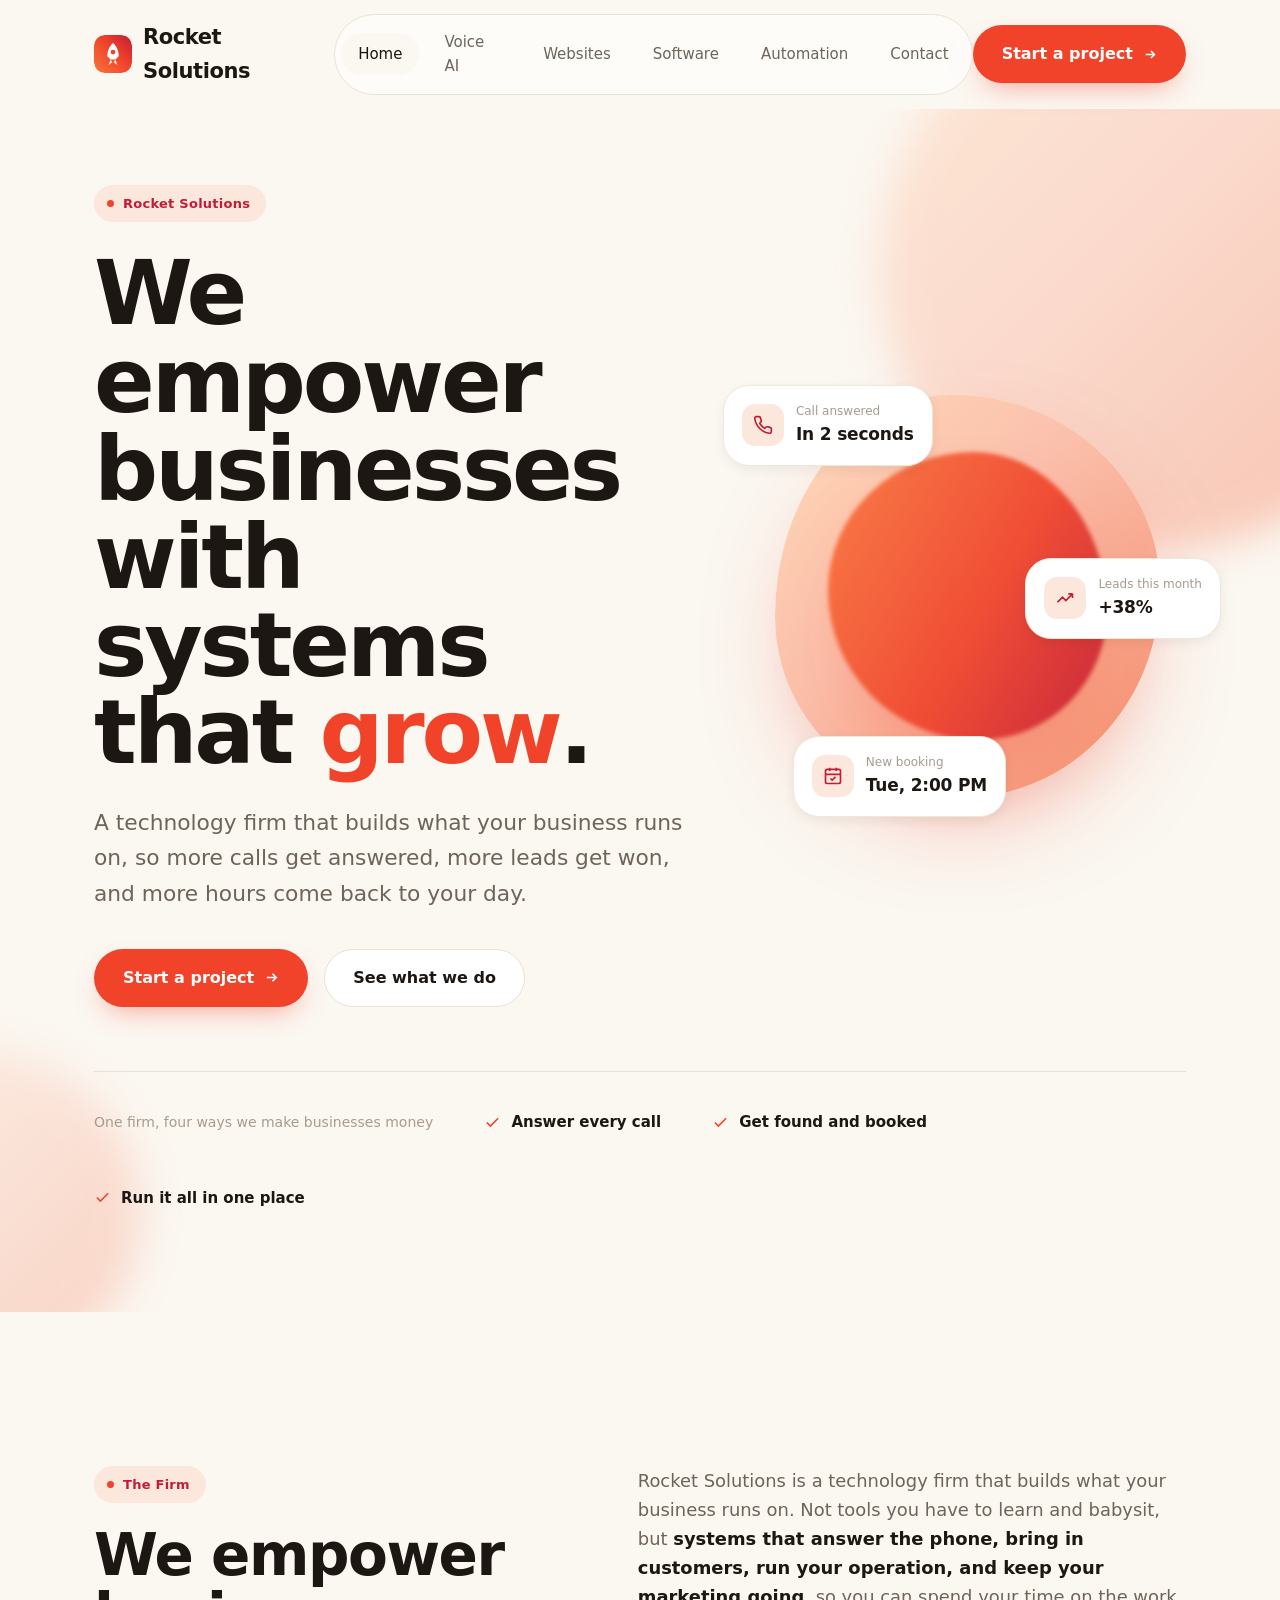
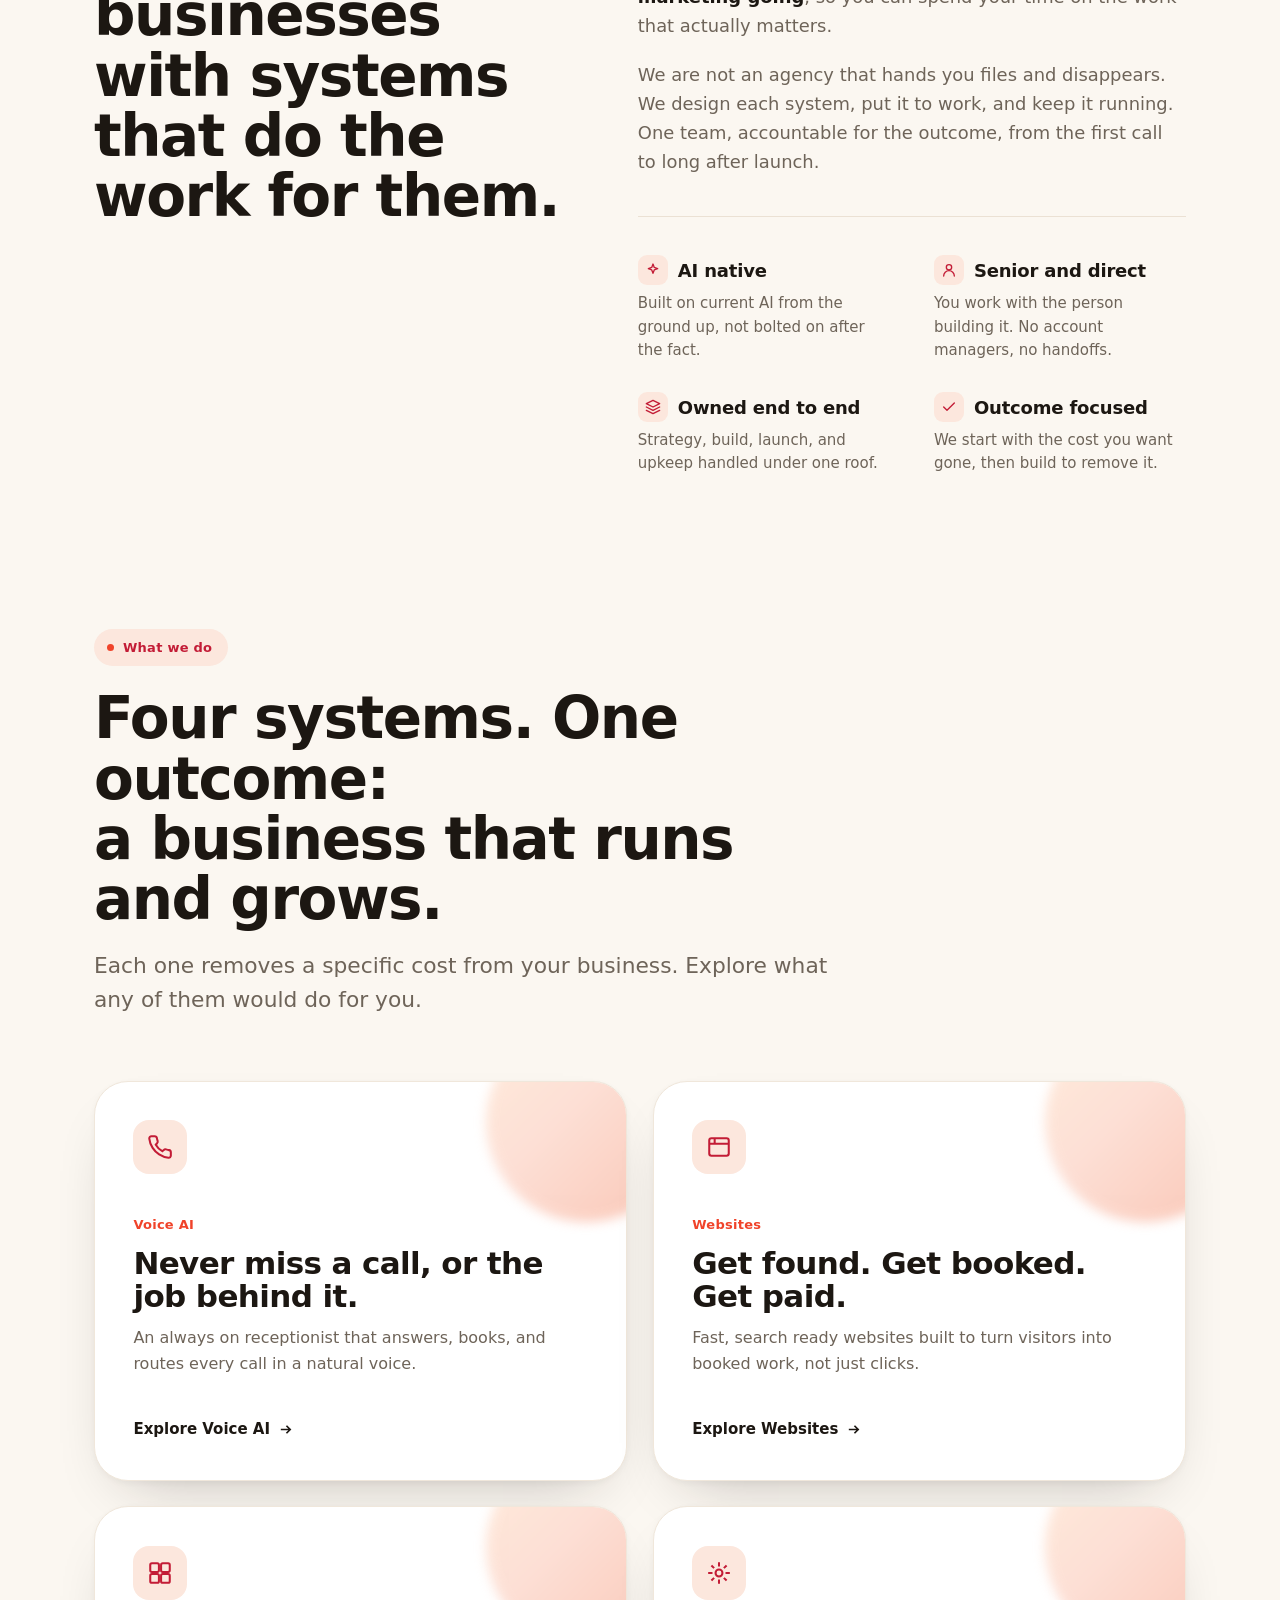
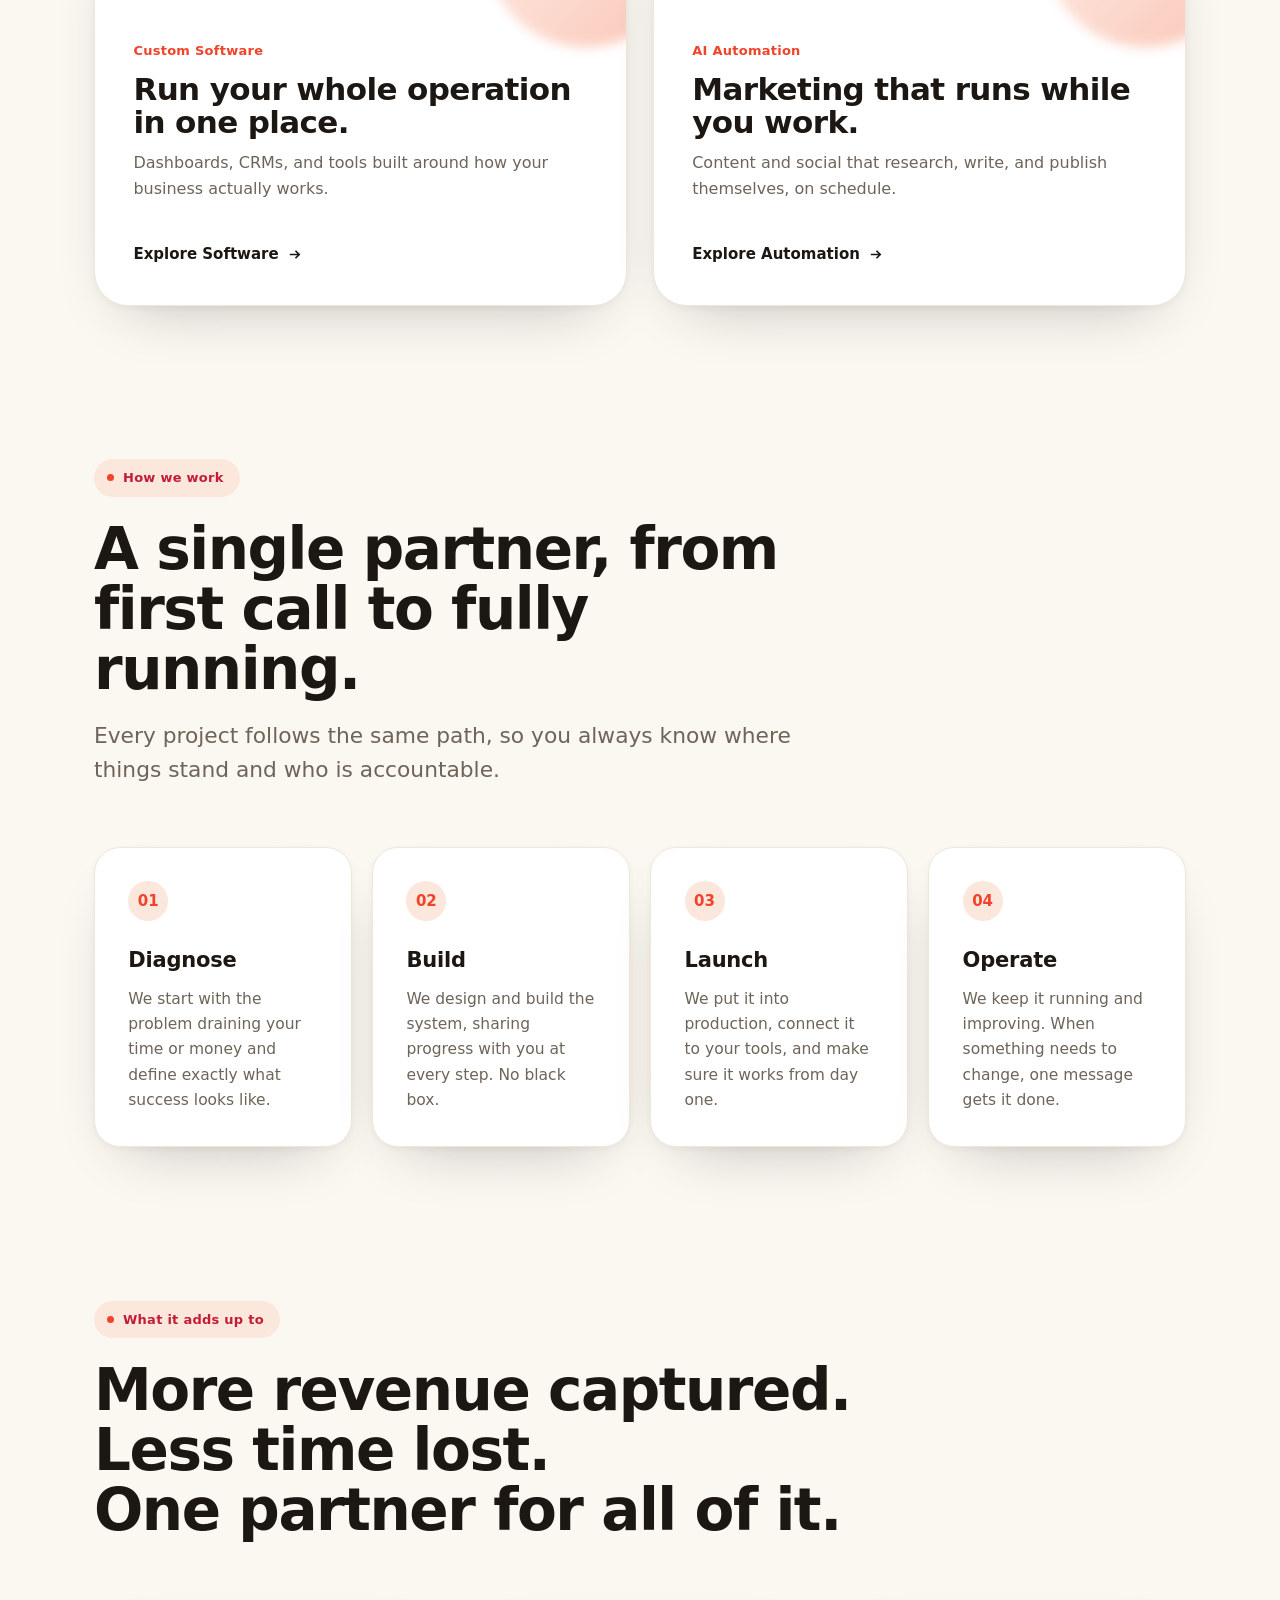
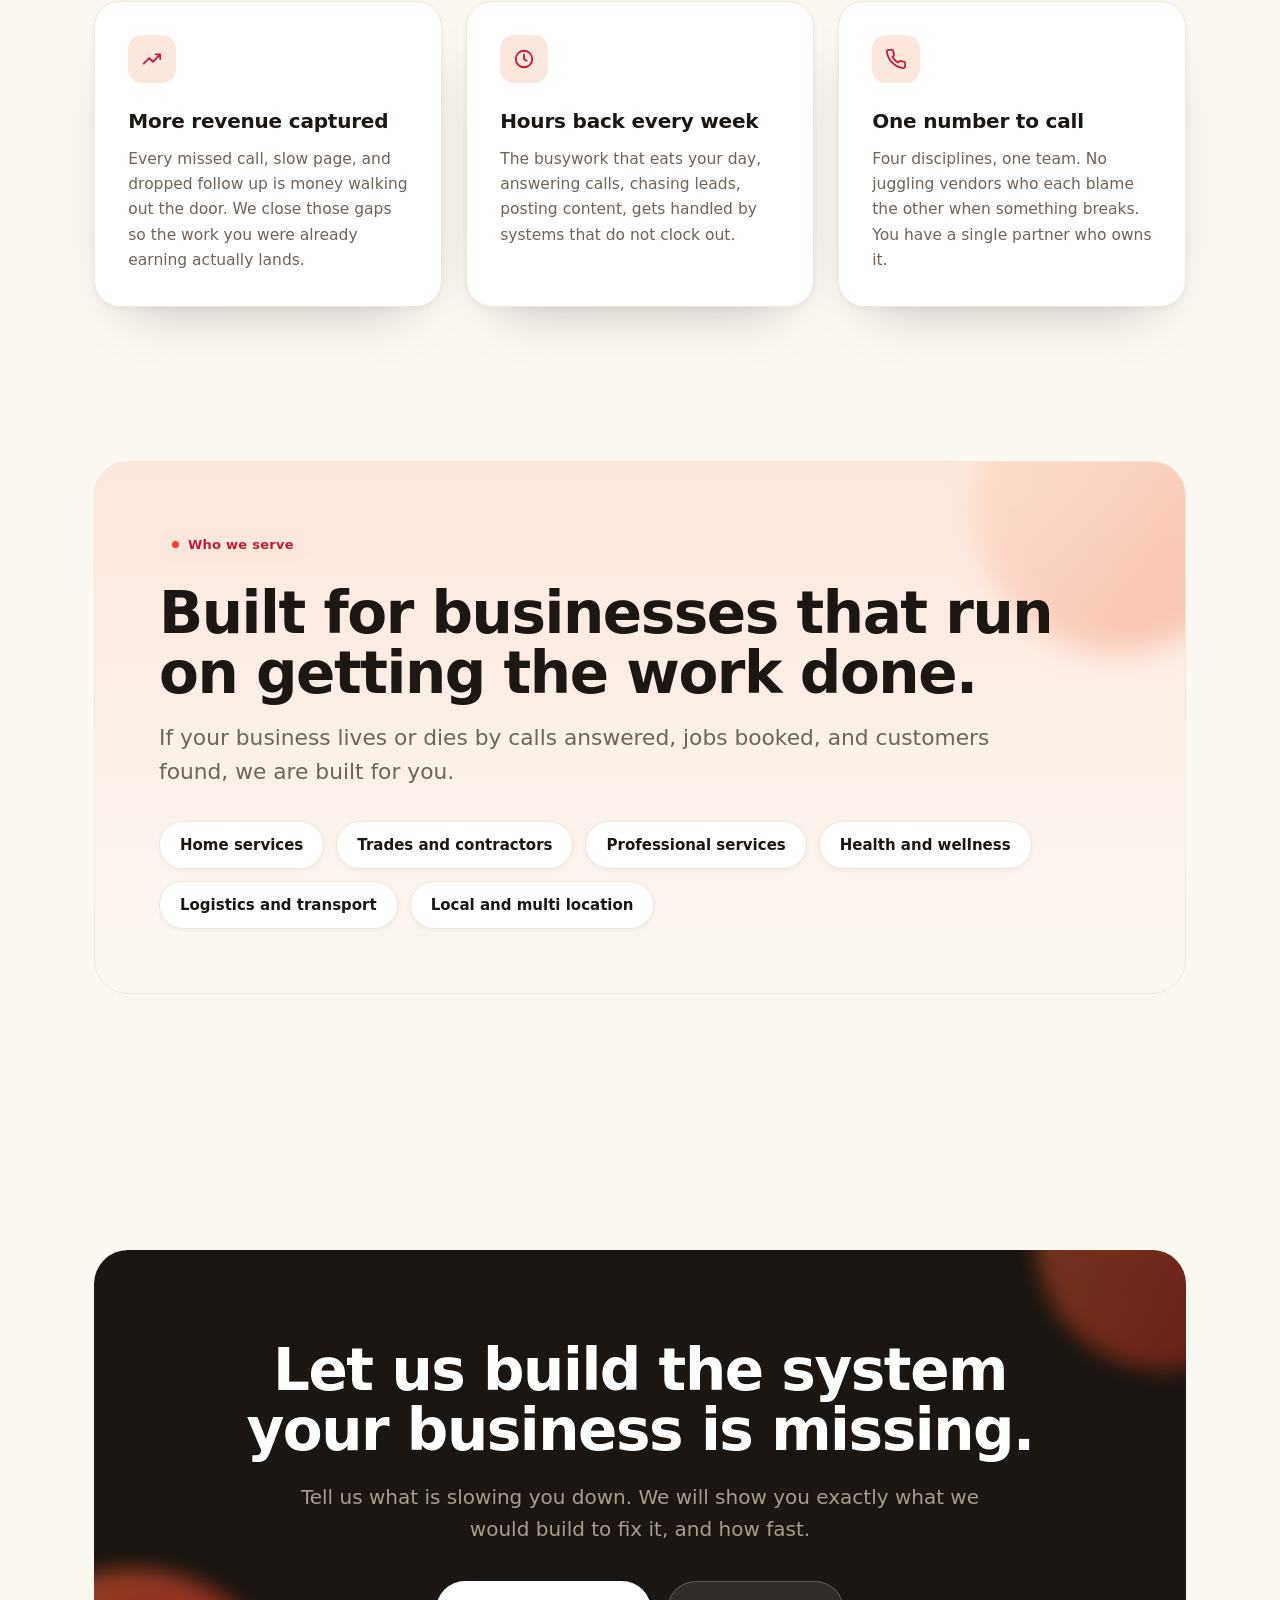
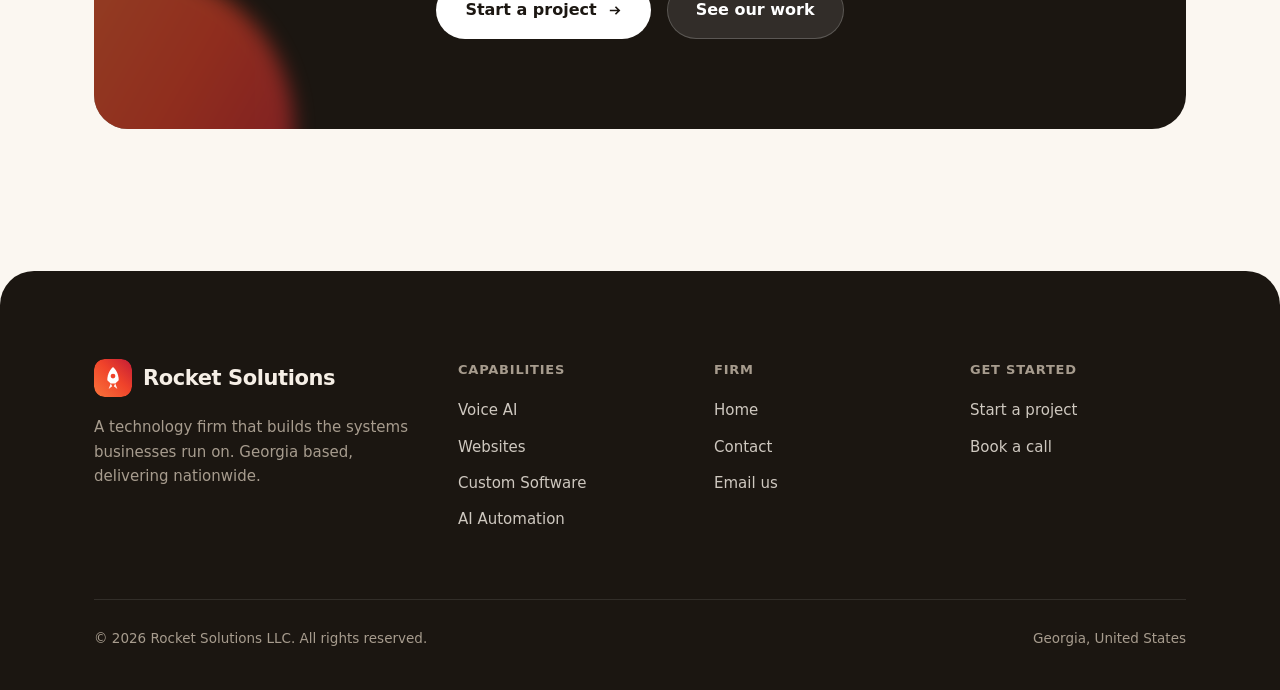
==== index.html @ f81bcb74 "first commit" ====
<!DOCTYPE html>
<html lang="en">
<head>
<meta charset="UTF-8" />
<meta name="viewport" content="width=device-width, initial-scale=1.0" />
<title>Rocket Solutions | We empower businesses with systems</title>
<meta name="description" content="Rocket Solutions is a technology firm that builds the systems behind more calls answered, more leads won, and more hours back in your day." />
<meta name="theme-color" content="#FBF7F1" />
<script>document.documentElement.classList.add('js')</script>
<link rel="icon" type="image/png" href="/logo.png" />
<meta property="og:title" content="Rocket Solutions | We empower businesses with systems" />
<meta property="og:description" content="We build the systems that grow your business. Voice AI, websites, software, and automation." />
<meta property="og:type" content="website" />
<link rel="preconnect" href="https://api.fontshare.com" crossorigin />
<link href="https://api.fontshare.com/v2/css?f[]=clash-display@500,600,700&f[]=satoshi@400,500,700&display=swap" rel="stylesheet" />
<link rel="stylesheet" href="styles.css" />
<style>
  /* ---- homepage-only ---- */
  .home-hero { position: relative; overflow: hidden; padding: clamp(40px, 6vw, 84px) 0 clamp(60px, 8vw, 110px); }
  .hero-orb { position: absolute; border-radius: 50%; background: var(--grad-dawn); filter: blur(20px); z-index: 0; pointer-events: none; }
  .hero-orb.a { width: 560px; height: 560px; right: -160px; top: -120px; opacity: .5; }
  .hero-orb.b { width: 320px; height: 320px; left: -180px; bottom: -60px; opacity: .35; }
  .home-hero .wrap { position: relative; z-index: 1; }
  .hero-grid { display: grid; grid-template-columns: 1.15fr 0.85fr; gap: clamp(30px, 5vw, 70px); align-items: center; }
  .home-hero .eyebrow { margin-bottom: 28px; }
  h1.hero-h1 { font-family: var(--display); font-weight: 600; font-size: clamp(46px, 7vw, 96px); line-height: 0.98; letter-spacing: -0.035em; margin-bottom: 28px; }
  .rot-wrap { display: inline-flex; align-items: baseline; }
  #rotator { color: var(--red); display: inline-block; }
  .hero-lead { font-size: clamp(18px, 1.7vw, 22px); color: var(--ink-2); max-width: 30em; margin-bottom: 38px; }
  .hero-actions { display: flex; gap: 16px; flex-wrap: wrap; align-items: center; }

  /* floating card cluster */
  .stage { position: relative; height: clamp(360px, 40vw, 480px); }
  .stage-orb { position: absolute; inset: 8% 6% 8% 6%; border-radius: 46% 54% 52% 48% / 55% 48% 52% 45%; background: var(--grad-dawn); box-shadow: 0 40px 100px -40px rgba(240,67,42,.5); }
  .stage-orb.inner { inset: 20% 18% 20% 18%; background: var(--grad-burn); opacity: .9; border-radius: 52% 48% 46% 54% / 48% 55% 45% 52%; filter: blur(2px); }
  .fc1 { top: 6%; left: -6%; }
  .fc2 { top: 42%; right: -8%; }
  .fc3 { bottom: 4%; left: 10%; }
  .float-card { animation: bob 6s ease-in-out infinite; }
  .fc2 { animation-delay: -2s; } .fc3 { animation-delay: -4s; }
  @keyframes bob { 0%,100% { transform: translateY(0); } 50% { transform: translateY(-12px); } }

  .trust { display: flex; align-items: center; gap: clamp(20px, 4vw, 52px); flex-wrap: wrap; margin-top: clamp(44px, 5vw, 68px); padding-top: clamp(30px, 3vw, 40px); border-top: 1px solid var(--line); }
  .trust .tl { font-size: 14px; color: var(--ink-3); font-weight: 500; }
  .trust .ti { display: flex; align-items: center; gap: 10px; font-weight: 600; font-size: 15px; }
  .trust .ti svg { color: var(--red); }

  .home-services .sec-head { margin-bottom: clamp(44px, 5vw, 68px); }
  .home-cta .wrap { padding-top: 0; }

  /* firm */
  .firm-grid { display: grid; grid-template-columns: 0.92fr 1.08fr; gap: clamp(36px, 6vw, 88px); align-items: start; }
  .firm-left .eyebrow { margin-bottom: 22px; }
  .firm-body p { color: var(--ink-2); font-size: clamp(17px,1.4vw,19px); margin-bottom: 20px; }
  .firm-body p:last-child { margin-bottom: 0; }
  .firm-body strong { color: var(--ink); font-weight: 600; }
  .firm-diff { display: grid; grid-template-columns: 1fr 1fr; gap: 30px 44px; margin-top: 40px; padding-top: 38px; border-top: 1px solid var(--line); }
  .diff h4 { font-family: var(--display); font-weight: 600; font-size: 18px; margin-bottom: 7px; display: flex; align-items: center; gap: 10px; letter-spacing: -0.01em; }
  .diff h4 .b { width: 30px; height: 30px; border-radius: 9px; background: var(--blush); color: var(--red-deep); display: flex; align-items: center; justify-content: center; flex-shrink: 0; }
  .diff p { font-size: 15px; color: var(--ink-2); line-height: 1.55; }

  /* steps 4-up */
  .steps4 { display: grid; grid-template-columns: repeat(4, 1fr); gap: clamp(16px,1.6vw,22px); }

  /* who we serve */
  .serve-band { position: relative; overflow: hidden; background: var(--grad-soft); border: 1px solid var(--line-2); border-radius: var(--r-lg); padding: clamp(40px,5vw,72px); }
  .serve-orb { position: absolute; right: -70px; top: -90px; width: 280px; height: 280px; border-radius: 50%; background: var(--grad-dawn); opacity: .5; filter: blur(14px); }
  .serve-inner { position: relative; }
  .serve-inner .lead { max-width: 40em; margin-top: 18px; }
  .serve-pills { display: flex; flex-wrap: wrap; gap: 12px; margin-top: 32px; }
  .serve-pills span { background: var(--cloud); border: 1px solid var(--line-2); border-radius: var(--r-pill); padding: 11px 20px; font-weight: 600; font-size: 15px; box-shadow: 0 2px 6px rgba(28,23,18,.04); }

  @media (max-width: 1000px) {
    .firm-grid { grid-template-columns: 1fr; gap: 36px; }
    .steps4 { grid-template-columns: 1fr 1fr; }
    .hero-grid { grid-template-columns: 1fr; gap: 40px; }
    .stage { height: 380px; max-width: 460px; }
  }
  @media (max-width: 760px) {
    .stage { height: 340px; }
    .fc2 { right: 0; } .fc1 { left: 0; }
    .firm-diff { grid-template-columns: 1fr; gap: 26px; }
    .steps4 { grid-template-columns: 1fr; }
  }
</style>
</head>
<body>

<svg width="0" height="0" style="position:absolute" aria-hidden="true"><defs>
  <linearGradient id="burn" x1="0" y1="1" x2="1" y2="0"><stop offset="0%" stop-color="#F9743B"/><stop offset="55%" stop-color="#F0432A"/><stop offset="100%" stop-color="#C31C36"/></linearGradient>
  <symbol id="rs-monogram" viewBox="0 0 40 40">
    <rect width="40" height="40" rx="11" fill="url(#burn)"/>
    <path d="M20 8.5 C24.5 12.5 26 18 26 22.4 L22.4 25.8 H17.6 L14 22.4 C14 18 15.5 12.5 20 8.5 Z" fill="#fff"/>
    <circle cx="20" cy="18" r="2.5" fill="#F0432A"/>
    <path d="M17.6 25.8 L15.4 31.5 L19.2 28.8 Z M22.4 25.8 L24.6 31.5 L20.8 28.8 Z" fill="#fff" opacity=".92"/>
  </symbol>
</defs></svg>

<header class="nav" id="nav">
  <div class="wrap nav-inner">
    <a class="brand" href="index.html" aria-label="Rocket Solutions home">
      <svg class="monogram"><use href="#rs-monogram"/></svg>
      <span class="word">Rocket Solutions</span>
    </a>
    <nav class="nav-menu" id="navMenu">
      <a class="item active" href="index.html">Home</a>
      <a class="item" href="voice-ai.html">Voice AI</a>
      <a class="item" href="websites.html">Websites</a>
      <a class="item" href="software.html">Software</a>
      <a class="item" href="automation.html">Automation</a>
      <a class="item" href="contact.html">Contact</a>
    </nav>
    <div class="nav-right">
      <a class="btn btn-primary desk" href="contact.html">Start a project
        <svg width="15" height="15" viewBox="0 0 16 16" fill="none" stroke="currentColor" stroke-width="1.8"><path d="M3 8h10M9 4l4 4-4 4"/></svg>
      </a>
      <button class="menu-toggle" id="menuToggle" aria-label="Menu" aria-expanded="false">
        <svg width="22" height="22" viewBox="0 0 24 24" fill="none" stroke="currentColor" stroke-width="1.8"><line x1="3" y1="7" x2="21" y2="7"/><line x1="3" y1="12" x2="21" y2="12"/><line x1="3" y1="17" x2="21" y2="17"/></svg>
      </button>
    </div>
  </div>
</header>

<main>
  <!-- HERO -->
  <section class="home-hero">
    <div class="hero-orb a"></div>
    <div class="hero-orb b"></div>
    <div class="wrap">
      <div class="hero-grid">
        <div class="hero-copy">
          <span class="eyebrow"><span class="dot"></span> Rocket Solutions</span>
          <h1 class="hero-h1">We empower businesses with systems that <span class="rot-wrap"><span id="rotator" data-words="grow,convert,scale,win">grow</span></span>.</h1>
          <p class="hero-lead">A technology firm that builds what your business runs on, so more calls get answered, more leads get won, and more hours come back to your day.</p>
          <div class="hero-actions">
            <a class="btn btn-primary" href="contact.html">Start a project
              <svg width="15" height="15" viewBox="0 0 16 16" fill="none" stroke="currentColor" stroke-width="1.8"><path d="M3 8h10M9 4l4 4-4 4"/></svg>
            </a>
            <a class="btn btn-ghost" href="#services">See what we do</a>
          </div>
        </div>

        <div class="stage" aria-hidden="true">
          <div class="stage-orb"></div>
          <div class="stage-orb inner"></div>
          <div class="float-card fc1">
            <div class="fc-ic" style="background:var(--blush)">
              <svg width="20" height="20" viewBox="0 0 24 24" fill="none" stroke="#C31C36" stroke-width="2"><path d="M22 16.9v3a2 2 0 0 1-2.2 2 19.8 19.8 0 0 1-8.6-3.1 19.5 19.5 0 0 1-6-6 19.8 19.8 0 0 1-3.1-8.6A2 2 0 0 1 4.1 2h3a2 2 0 0 1 2 1.7c.1.9.4 1.8.7 2.7a2 2 0 0 1-.5 2.1L8.1 9.9a16 16 0 0 0 6 6l1.4-1.2a2 2 0 0 1 2.1-.5c.9.3 1.8.6 2.7.7a2 2 0 0 1 1.7 2Z"/></svg>
            </div>
            <div><div class="fc-k">Call answered</div><div class="fc-v">In 2 seconds</div></div>
          </div>
          <div class="float-card fc2">
            <div class="fc-ic" style="background:var(--blush)">
              <svg width="20" height="20" viewBox="0 0 24 24" fill="none" stroke="#C31C36" stroke-width="2"><path d="M3 17l6-6 4 4 8-8M21 7v5M21 7h-5"/></svg>
            </div>
            <div><div class="fc-k">Leads this month</div><div class="fc-v">+38%</div></div>
          </div>
          <div class="float-card fc3">
            <div class="fc-ic" style="background:var(--blush)">
              <svg width="20" height="20" viewBox="0 0 24 24" fill="none" stroke="#C31C36" stroke-width="2"><path d="M8 2v4M16 2v4M3 10h18M5 4h14a2 2 0 0 1 2 2v13a2 2 0 0 1-2 2H5a2 2 0 0 1-2-2V6a2 2 0 0 1 2-2Z"/><path d="M9 15l2 2 4-4"/></svg>
            </div>
            <div><div class="fc-k">New booking</div><div class="fc-v">Tue, 2:00 PM</div></div>
          </div>
        </div>
      </div>

      <div class="trust">
        <span class="tl">One firm, four ways we make businesses money</span>
        <span class="ti"><svg width="17" height="17" viewBox="0 0 24 24" fill="none" stroke="currentColor" stroke-width="2.2"><path d="M4 12l5 5L20 6"/></svg> Answer every call</span>
        <span class="ti"><svg width="17" height="17" viewBox="0 0 24 24" fill="none" stroke="currentColor" stroke-width="2.2"><path d="M4 12l5 5L20 6"/></svg> Get found and booked</span>
        <span class="ti"><svg width="17" height="17" viewBox="0 0 24 24" fill="none" stroke="currentColor" stroke-width="2.2"><path d="M4 12l5 5L20 6"/></svg> Run it all in one place</span>
      </div>
    </div>
  </section>

  <!-- THE FIRM -->
  <section class="section" id="firm">
    <div class="wrap firm-grid">
      <div class="firm-left reveal">
        <span class="eyebrow"><span class="dot"></span> The Firm</span>
        <h2 class="h2">We empower businesses with systems that do the work for them.</h2>
      </div>
      <div class="firm-right reveal d1">
        <div class="firm-body">
          <p>Rocket Solutions is a technology firm that builds what your business runs on. Not tools you have to learn and babysit, but <strong>systems that answer the phone, bring in customers, run your operation, and keep your marketing going</strong>, so you can spend your time on the work that actually matters.</p>
          <p>We are not an agency that hands you files and disappears. We design each system, put it to work, and keep it running. One team, accountable for the outcome, from the first call to long after launch.</p>
        </div>
        <div class="firm-diff">
          <div class="diff"><h4><span class="b"><svg width="16" height="16" viewBox="0 0 24 24" fill="none" stroke="currentColor" stroke-width="2" stroke-linecap="round" stroke-linejoin="round"><path d="M12 3l1.9 5.1L19 10l-5.1 1.9L12 17l-1.9-5.1L5 10l5.1-1.9L12 3Z"/></svg></span> AI native</h4><p>Built on current AI from the ground up, not bolted on after the fact.</p></div>
          <div class="diff"><h4><span class="b"><svg width="16" height="16" viewBox="0 0 24 24" fill="none" stroke="currentColor" stroke-width="2" stroke-linecap="round" stroke-linejoin="round"><circle cx="12" cy="8" r="4"/><path d="M4 21a8 8 0 0 1 16 0"/></svg></span> Senior and direct</h4><p>You work with the person building it. No account managers, no handoffs.</p></div>
          <div class="diff"><h4><span class="b"><svg width="16" height="16" viewBox="0 0 24 24" fill="none" stroke="currentColor" stroke-width="2" stroke-linecap="round" stroke-linejoin="round"><path d="M12 2 2 7l10 5 10-5-10-5Z"/><path d="M2 12l10 5 10-5M2 17l10 5 10-5"/></svg></span> Owned end to end</h4><p>Strategy, build, launch, and upkeep handled under one roof.</p></div>
          <div class="diff"><h4><span class="b"><svg width="16" height="16" viewBox="0 0 24 24" fill="none" stroke="currentColor" stroke-width="2" stroke-linecap="round" stroke-linejoin="round"><path d="M4 12l5 5L20 6"/></svg></span> Outcome focused</h4><p>We start with the cost you want gone, then build to remove it.</p></div>
        </div>
      </div>
    </div>
  </section>

  <!-- SERVICES -->
  <section class="section home-services" id="services" style="padding-top:0">
    <div class="wrap">
      <div class="sec-head reveal">
        <span class="eyebrow"><span class="dot"></span> What we do</span>
        <h2 class="h2">Four systems. One outcome:<br>a business that runs and grows.</h2>
        <p class="lead">Each one removes a specific cost from your business. Explore what any of them would do for you.</p>
      </div>
      <div class="tiles">
        <a class="tile reveal" href="voice-ai.html">
          <div class="tile-orb"></div>
          <div class="tile-ic"><svg width="26" height="26" viewBox="0 0 24 24" fill="none" stroke="currentColor" stroke-width="1.9"><path d="M22 16.9v3a2 2 0 0 1-2.2 2 19.8 19.8 0 0 1-8.6-3.1 19.5 19.5 0 0 1-6-6 19.8 19.8 0 0 1-3.1-8.6A2 2 0 0 1 4.1 2h3a2 2 0 0 1 2 1.7c.1.9.4 1.8.7 2.7a2 2 0 0 1-.5 2.1L8.1 9.9a16 16 0 0 0 6 6l1.4-1.2a2 2 0 0 1 2.1-.5c.9.3 1.8.6 2.7.7a2 2 0 0 1 1.7 2Z"/></svg></div>
          <div class="tile-body">
            <div class="tile-tag">Voice AI</div>
            <h3>Never miss a call, or the job behind it.</h3>
            <p>An always on receptionist that answers, books, and routes every call in a natural voice.</p>
          </div>
          <span class="tile-go">Explore Voice AI <svg width="15" height="15" viewBox="0 0 16 16" fill="none" stroke="currentColor" stroke-width="1.8"><path d="M3 8h10M9 4l4 4-4 4"/></svg></span>
        </a>

        <a class="tile reveal d1" href="websites.html">
          <div class="tile-orb"></div>
          <div class="tile-ic"><svg width="26" height="26" viewBox="0 0 24 24" fill="none" stroke="currentColor" stroke-width="1.9"><rect x="3" y="4" width="18" height="16" rx="2"/><path d="M3 9h18M8 4v5"/></svg></div>
          <div class="tile-body">
            <div class="tile-tag">Websites</div>
            <h3>Get found. Get booked. Get paid.</h3>
            <p>Fast, search ready websites built to turn visitors into booked work, not just clicks.</p>
          </div>
          <span class="tile-go">Explore Websites <svg width="15" height="15" viewBox="0 0 16 16" fill="none" stroke="currentColor" stroke-width="1.8"><path d="M3 8h10M9 4l4 4-4 4"/></svg></span>
        </a>

        <a class="tile reveal d2" href="software.html">
          <div class="tile-orb"></div>
          <div class="tile-ic"><svg width="26" height="26" viewBox="0 0 24 24" fill="none" stroke="currentColor" stroke-width="1.9"><rect x="3" y="3" width="8" height="8" rx="1.5"/><rect x="13" y="3" width="8" height="8" rx="1.5"/><rect x="3" y="13" width="8" height="8" rx="1.5"/><rect x="13" y="13" width="8" height="8" rx="1.5"/></svg></div>
          <div class="tile-body">
            <div class="tile-tag">Custom Software</div>
            <h3>Run your whole operation in one place.</h3>
            <p>Dashboards, CRMs, and tools built around how your business actually works.</p>
          </div>
          <span class="tile-go">Explore Software <svg width="15" height="15" viewBox="0 0 16 16" fill="none" stroke="currentColor" stroke-width="1.8"><path d="M3 8h10M9 4l4 4-4 4"/></svg></span>
        </a>

        <a class="tile reveal d3" href="automation.html">
          <div class="tile-orb"></div>
          <div class="tile-ic"><svg width="26" height="26" viewBox="0 0 24 24" fill="none" stroke="currentColor" stroke-width="1.9"><path d="M12 2v4M12 18v4M2 12h4M18 12h4M5 5l2.5 2.5M16.5 16.5 19 19M19 5l-2.5 2.5M7.5 16.5 5 19"/><circle cx="12" cy="12" r="3.2"/></svg></div>
          <div class="tile-body">
            <div class="tile-tag">AI Automation</div>
            <h3>Marketing that runs while you work.</h3>
            <p>Content and social that research, write, and publish themselves, on schedule.</p>
          </div>
          <span class="tile-go">Explore Automation <svg width="15" height="15" viewBox="0 0 16 16" fill="none" stroke="currentColor" stroke-width="1.8"><path d="M3 8h10M9 4l4 4-4 4"/></svg></span>
        </a>
      </div>
    </div>
  </section>

  <!-- HOW WE WORK -->
  <section class="section" style="padding-top:0">
    <div class="wrap">
      <div class="sec-head reveal">
        <span class="eyebrow"><span class="dot"></span> How we work</span>
        <h2 class="h2">A single partner, from first call to fully running.</h2>
        <p class="lead">Every project follows the same path, so you always know where things stand and who is accountable.</p>
      </div>
      <div class="steps4" style="margin-top:clamp(40px,5vw,60px)">
        <div class="stepc reveal"><div class="sn">01</div><h4>Diagnose</h4><p>We start with the problem draining your time or money and define exactly what success looks like.</p></div>
        <div class="stepc reveal d1"><div class="sn">02</div><h4>Build</h4><p>We design and build the system, sharing progress with you at every step. No black box.</p></div>
        <div class="stepc reveal d2"><div class="sn">03</div><h4>Launch</h4><p>We put it into production, connect it to your tools, and make sure it works from day one.</p></div>
        <div class="stepc reveal d3"><div class="sn">04</div><h4>Operate</h4><p>We keep it running and improving. When something needs to change, one message gets it done.</p></div>
      </div>
    </div>
  </section>

  <!-- WHAT IT ADDS UP TO -->
  <section class="section" style="padding-top:0">
    <div class="wrap">
      <div class="sec-head reveal">
        <span class="eyebrow"><span class="dot"></span> What it adds up to</span>
        <h2 class="h2">More revenue captured. Less time lost.<br>One partner for all of it.</h2>
      </div>
      <div class="outcomes" style="margin-top:clamp(40px,5vw,60px)">
        <div class="outcome-card reveal">
          <div class="oc-ic"><svg width="22" height="22" viewBox="0 0 24 24" fill="none" stroke="#C31C36" stroke-width="2" stroke-linecap="round" stroke-linejoin="round"><path d="M3 17l6-6 4 4 8-8M21 7v5M21 7h-5"/></svg></div>
          <h4>More revenue captured</h4>
          <p>Every missed call, slow page, and dropped follow up is money walking out the door. We close those gaps so the work you were already earning actually lands.</p>
        </div>
        <div class="outcome-card reveal d1">
          <div class="oc-ic"><svg width="22" height="22" viewBox="0 0 24 24" fill="none" stroke="#C31C36" stroke-width="2" stroke-linecap="round" stroke-linejoin="round"><circle cx="12" cy="12" r="9"/><path d="M12 7v5l3 2"/></svg></div>
          <h4>Hours back every week</h4>
          <p>The busywork that eats your day, answering calls, chasing leads, posting content, gets handled by systems that do not clock out.</p>
        </div>
        <div class="outcome-card reveal d2">
          <div class="oc-ic"><svg width="22" height="22" viewBox="0 0 24 24" fill="none" stroke="#C31C36" stroke-width="2" stroke-linecap="round" stroke-linejoin="round"><path d="M22 16.9v3a2 2 0 0 1-2.2 2 19.8 19.8 0 0 1-8.6-3.1 19.5 19.5 0 0 1-6-6 19.8 19.8 0 0 1-3.1-8.6A2 2 0 0 1 4.1 2h3a2 2 0 0 1 2 1.7c.1.9.4 1.8.7 2.7a2 2 0 0 1-.5 2.1L8.1 9.9a16 16 0 0 0 6 6l1.4-1.2a2 2 0 0 1 2.1-.5c.9.3 1.8.6 2.7.7a2 2 0 0 1 1.7 2Z"/></svg></div>
          <h4>One number to call</h4>
          <p>Four disciplines, one team. No juggling vendors who each blame the other when something breaks. You have a single partner who owns it.</p>
        </div>
      </div>
    </div>
  </section>

  <!-- WHO WE SERVE -->
  <section class="section" style="padding-top:0">
    <div class="wrap">
      <div class="serve-band reveal">
        <div class="serve-orb"></div>
        <div class="serve-inner">
          <span class="eyebrow"><span class="dot"></span> Who we serve</span>
          <h2 class="h2" style="margin-top:20px">Built for businesses that run on getting the work done.</h2>
          <p class="lead">If your business lives or dies by calls answered, jobs booked, and customers found, we are built for you.</p>
          <div class="serve-pills">
            <span>Home services</span>
            <span>Trades and contractors</span>
            <span>Professional services</span>
            <span>Health and wellness</span>
            <span>Logistics and transport</span>
            <span>Local and multi location</span>
          </div>
        </div>
      </div>
    </div>
  </section>

  <!-- CTA -->
  <section class="section tight home-cta">
    <div class="wrap">
      <div class="cta-band reveal">
        <div class="cta-orb orb-a"></div>
        <div class="cta-orb orb-b"></div>
        <h2 class="h2">Let us build the system<br>your business is missing.</h2>
        <p>Tell us what is slowing you down. We will show you exactly what we would build to fix it, and how fast.</p>
        <div class="cta-actions">
          <a class="btn btn-white" href="contact.html">Start a project
            <svg width="15" height="15" viewBox="0 0 16 16" fill="none" stroke="currentColor" stroke-width="1.8"><path d="M3 8h10M9 4l4 4-4 4"/></svg>
          </a>
          <a class="btn" style="background:rgba(255,255,255,.1);color:#fff;border-color:rgba(255,255,255,.2)" href="voice-ai.html">See our work</a>
        </div>
      </div>
    </div>
  </section>
</main>

<footer class="site">
  <div class="wrap">
    <div class="foot-top">
      <div class="foot-brand">
        <a class="brand" href="index.html"><svg class="monogram"><use href="#rs-monogram"/></svg><span class="word">Rocket Solutions</span></a>
        <p>A technology firm that builds the systems businesses run on. Georgia based, delivering nationwide.</p>
      </div>
      <div class="foot-col">
        <div class="h">Capabilities</div>
        <a href="voice-ai.html">Voice AI</a><a href="websites.html">Websites</a><a href="software.html">Custom Software</a><a href="automation.html">AI Automation</a>
      </div>
      <div class="foot-col">
        <div class="h">Firm</div>
        <a href="index.html">Home</a><a href="contact.html">Contact</a><a href="mailto:hello@gorocketsolutions.com">Email us</a>
      </div>
      <div class="foot-col">
        <div class="h">Get started</div>
        <a href="contact.html">Start a project</a><a href="contact.html">Book a call</a>
      </div>
    </div>
    <div class="foot-bottom">
      <span>© 2026 Rocket Solutions LLC. All rights reserved.</span>
      <span>Georgia, United States</span>
    </div>
  </div>
</footer>

<script src="app.js"></script>
</body>
</html>
---- styles.css ----
/* ============================================================
   ROCKET SOLUTIONS - Design System
   Warm dawn-light canvas, big bubbly rounded surfaces,
   Rocket red as the single vivid accent. Corporate polish.
   ============================================================ */

:root {
  /* canvas + surfaces */
  --paper: #FBF7F1;
  --paper-2: #F5ECE1;
  --cloud: #FFFFFF;
  --blush: #FCE7DD;
  --blush-2: #FBD3C4;
  --peach: #FFC9AE;

  /* ink */
  --ink: #1C1712;
  --ink-2: #6E6459;
  --ink-3: #A79C8E;

  /* brand */
  --red: #F0432A;
  --red-deep: #C31C36;
  --orange: #F9743B;

  /* lines + dark */
  --line: #EBE1D4;
  --line-2: #F0E7DB;
  --dark: #1B1611;
  --paper-on-dark: #F6EFE6;
  --ink2-on-dark: #A79C8E;

  /* gradients */
  --grad-dawn: linear-gradient(135deg, #FFD9B8 0%, #FBC0AC 42%, #F58C6B 100%);
  --grad-burn: linear-gradient(120deg, #F9743B 0%, #F0432A 55%, #C31C36 100%);
  --grad-soft: linear-gradient(180deg, #FCE7DD 0%, #FBF7F1 100%);

  /* type */
  --display: 'Clash Display', 'Satoshi', system-ui, sans-serif;
  --body: 'Satoshi', system-ui, sans-serif;

  /* radii */
  --r-pill: 999px;
  --r-lg: 34px;
  --r-md: 26px;
  --r-sm: 16px;

  /* shadow */
  --sh-card: 0 2px 6px rgba(28,23,18,.04), 0 26px 60px -34px rgba(28,23,18,.32);
  --sh-float: 0 4px 12px rgba(28,23,18,.06), 0 44px 90px -46px rgba(28,23,18,.4);
  --sh-btn: 0 12px 28px -12px rgba(240,67,42,.55);

  /* layout */
  --maxw: 1220px;
  --gutter: clamp(22px, 5vw, 68px);
  --section: clamp(84px, 12vw, 168px);
}

* { box-sizing: border-box; margin: 0; padding: 0; }
html { -webkit-text-size-adjust: 100%; scroll-behavior: smooth; overflow-x: hidden; }

body {
  background: var(--paper);
  color: var(--ink);
  font-family: var(--body);
  font-size: 18px;
  line-height: 1.62;
  -webkit-font-smoothing: antialiased;
  text-rendering: optimizeLegibility;
  overflow-x: hidden;
}

a { color: inherit; text-decoration: none; }
img, svg { display: block; max-width: 100%; }

.wrap { width: 100%; max-width: var(--maxw); margin: 0 auto; padding: 0 var(--gutter); }

/* ---------- type helpers ---------- */
.display { font-family: var(--display); font-weight: 600; letter-spacing: -0.02em; line-height: 1.04; }
.h1 { font-family: var(--display); font-weight: 600; font-size: clamp(46px, 7.2vw, 100px); line-height: 0.99; letter-spacing: -0.035em; }
.h2 { font-family: var(--display); font-weight: 600; font-size: clamp(32px, 4.6vw, 58px); line-height: 1.04; letter-spacing: -0.025em; }
.h3 { font-family: var(--display); font-weight: 600; font-size: clamp(22px, 2.5vw, 30px); line-height: 1.1; letter-spacing: -0.015em; }
.lead { font-size: clamp(18px, 1.7vw, 22px); color: var(--ink-2); line-height: 1.55; }
.accent { color: var(--red); }

.eyebrow {
  display: inline-flex; align-items: center; gap: 9px;
  background: var(--blush); color: var(--red-deep);
  font-size: 13px; font-weight: 600; letter-spacing: 0.02em;
  padding: 8px 16px 8px 13px; border-radius: var(--r-pill);
}
.eyebrow .dot { width: 7px; height: 7px; border-radius: 50%; background: var(--red); }
.eyebrow.on-dark { background: rgba(255,255,255,.08); color: var(--peach); }

/* ---------- buttons ---------- */
.btn {
  display: inline-flex; align-items: center; gap: 10px;
  font-family: var(--body); font-weight: 600; font-size: 16px;
  padding: 15px 28px; border-radius: var(--r-pill); cursor: pointer;
  border: 1.5px solid transparent; white-space: nowrap;
  transition: transform .2s cubic-bezier(.2,.8,.2,1), box-shadow .25s ease, background .2s ease, color .2s ease, border-color .2s ease;
}
.btn svg { transition: transform .25s ease; }
.btn:hover svg { transform: translateX(3px); }
.btn-primary { background: var(--red); color: #fff; box-shadow: var(--sh-btn); }
.btn-primary:hover { transform: translateY(-2px); box-shadow: 0 18px 40px -14px rgba(240,67,42,.7); }
.btn-ghost { background: var(--cloud); color: var(--ink); border-color: var(--line); }
.btn-ghost:hover { border-color: var(--ink); transform: translateY(-2px); }
.btn-dark { background: var(--ink); color: var(--paper); }
.btn-dark:hover { transform: translateY(-2px); box-shadow: 0 18px 40px -18px rgba(28,23,18,.5); }
.btn-white { background: #fff; color: var(--ink); }
.btn-white:hover { transform: translateY(-2px); }

/* ---------- nav ---------- */
header.nav {
  position: sticky; top: 0; z-index: 60;
  padding: 14px 0;
  background: transparent;
  transition: background .3s ease, box-shadow .3s ease, padding .3s ease;
}
header.nav.scrolled { background: rgba(251,247,241,.82); backdrop-filter: blur(16px); box-shadow: 0 1px 0 var(--line); padding: 10px 0; }
.nav-inner { display: flex; align-items: center; justify-content: space-between; }
.brand { display: flex; align-items: center; gap: 11px; }
.brand .monogram { width: 38px; height: 38px; border-radius: 11px; flex-shrink: 0; }
.brand .word { font-family: var(--display); font-weight: 600; font-size: 21px; letter-spacing: -0.02em; }
.nav-menu { display: flex; align-items: center; gap: 8px; background: rgba(255,255,255,.6); border: 1px solid var(--line); backdrop-filter: blur(10px); padding: 6px; border-radius: var(--r-pill); }
.nav-menu a.item { font-size: 15px; font-weight: 500; color: var(--ink-2); padding: 9px 17px; border-radius: var(--r-pill); transition: background .2s ease, color .2s ease; }
.nav-menu a.item:hover, .nav-menu a.item.active { background: var(--paper); color: var(--ink); }
.nav-right { display: flex; align-items: center; gap: 14px; }
.menu-toggle { display: none; background: var(--cloud); border: 1px solid var(--line); border-radius: 12px; width: 44px; height: 44px; align-items: center; justify-content: center; color: var(--ink); cursor: pointer; }

/* ---------- section shell ---------- */
.section { padding: var(--section) 0; }
.section.tight { padding: clamp(56px, 8vw, 104px) 0; }
.sec-head { max-width: 760px; }
.sec-head.center { margin: 0 auto; text-align: center; }
.sec-head .eyebrow { margin-bottom: 22px; }
.sec-head .lead { margin-top: 20px; }

/* ---------- floating outcome cards (hero signature) ---------- */
.float-card {
  position: absolute; background: var(--cloud); border: 1px solid var(--line-2);
  border-radius: var(--r-md); box-shadow: var(--sh-float); padding: 16px 18px;
  display: flex; align-items: center; gap: 12px;
}
.float-card .fc-ic { width: 42px; height: 42px; border-radius: 13px; display: flex; align-items: center; justify-content: center; flex-shrink: 0; }
.float-card .fc-k { font-size: 12px; color: var(--ink-3); font-weight: 500; }
.float-card .fc-v { font-family: var(--display); font-weight: 600; font-size: 17px; letter-spacing: -0.01em; }

/* ---------- generic bubbly card ---------- */
.card {
  background: var(--cloud); border: 1px solid var(--line-2);
  border-radius: var(--r-lg); padding: clamp(26px, 3vw, 40px);
  box-shadow: var(--sh-card); transition: transform .3s cubic-bezier(.2,.8,.2,1), box-shadow .3s ease;
}
.card.hoverable:hover { transform: translateY(-6px); box-shadow: var(--sh-float); }

/* ---------- service tiles (home) ---------- */
.tiles { display: grid; grid-template-columns: repeat(2, 1fr); gap: clamp(18px, 2vw, 26px); }
.tile {
  position: relative; display: flex; flex-direction: column; justify-content: space-between; gap: 40px;
  min-height: 300px; background: var(--cloud); border: 1px solid var(--line-2);
  border-radius: var(--r-lg); padding: clamp(28px, 3vw, 42px); overflow: hidden;
  box-shadow: var(--sh-card); transition: transform .3s cubic-bezier(.2,.8,.2,1), box-shadow .3s ease;
}
.tile:hover { transform: translateY(-6px); box-shadow: var(--sh-float); }
.tile .tile-orb { position: absolute; right: -60px; top: -60px; width: 200px; height: 200px; border-radius: 50%; background: var(--grad-dawn); opacity: .5; filter: blur(6px); transition: transform .5s ease, opacity .4s ease; }
.tile:hover .tile-orb { transform: scale(1.15); opacity: .7; }
.tile .tile-ic { position: relative; width: 54px; height: 54px; border-radius: 16px; background: var(--blush); display: flex; align-items: center; justify-content: center; color: var(--red-deep); }
.tile .tile-body { position: relative; }
.tile .tile-tag { font-size: 13px; font-weight: 600; color: var(--red); letter-spacing: 0.02em; margin-bottom: 12px; }
.tile h3 { font-family: var(--display); font-weight: 600; font-size: clamp(24px, 2.6vw, 31px); letter-spacing: -0.02em; line-height: 1.06; margin-bottom: 12px; }
.tile p { color: var(--ink-2); font-size: 16px; }
.tile .tile-go { position: relative; display: inline-flex; align-items: center; gap: 8px; font-weight: 600; color: var(--ink); font-size: 15px; }
.tile:hover .tile-go { color: var(--red); }
.tile .tile-go svg { transition: transform .25s ease; }
.tile:hover .tile-go svg { transform: translateX(4px); }

/* ---------- outcome grid (service pages) ---------- */
.outcomes { display: grid; grid-template-columns: repeat(3, 1fr); gap: clamp(16px, 2vw, 24px); }
.outcome-card { background: var(--cloud); border: 1px solid var(--line-2); border-radius: var(--r-md); padding: clamp(24px, 2.6vw, 34px); box-shadow: var(--sh-card); }
.outcome-card .oc-ic { width: 48px; height: 48px; border-radius: 14px; background: var(--blush); color: var(--red-deep); display: flex; align-items: center; justify-content: center; margin-bottom: 22px; }
.outcome-card h4 { font-family: var(--display); font-weight: 600; font-size: 20px; letter-spacing: -0.01em; margin-bottom: 10px; }
.outcome-card p { color: var(--ink-2); font-size: 15.5px; }

/* ---------- included list ---------- */
.included { display: grid; grid-template-columns: repeat(2, 1fr); gap: 2px 48px; }
.inc-item { display: flex; align-items: flex-start; gap: 14px; padding: 20px 0; border-bottom: 1px solid var(--line); }
.inc-item .ic { width: 26px; height: 26px; border-radius: 8px; background: var(--blush); color: var(--red-deep); flex-shrink: 0; display: flex; align-items: center; justify-content: center; margin-top: 1px; }
.inc-item h5 { font-weight: 600; font-size: 17px; margin-bottom: 3px; }
.inc-item p { color: var(--ink-2); font-size: 14.5px; line-height: 1.5; }

/* ---------- steps (how it works) ---------- */
.stepline { display: grid; grid-template-columns: repeat(3, 1fr); gap: clamp(18px, 2vw, 28px); }
.stepc { background: var(--cloud); border: 1px solid var(--line-2); border-radius: var(--r-md); padding: clamp(24px, 2.6vw, 34px); box-shadow: var(--sh-card); }
.stepc .sn { font-family: var(--display); font-weight: 600; font-size: 15px; color: var(--red); background: var(--blush); width: 40px; height: 40px; border-radius: var(--r-pill); display: flex; align-items: center; justify-content: center; margin-bottom: 22px; }
.stepc h4 { font-family: var(--display); font-weight: 600; font-size: 21px; letter-spacing: -0.01em; margin-bottom: 10px; }
.stepc p { color: var(--ink-2); font-size: 15.5px; }

/* ---------- CTA band ---------- */
.cta-band { position: relative; overflow: hidden; background: var(--dark); color: var(--paper-on-dark); border-radius: var(--r-lg); padding: clamp(48px, 7vw, 96px) clamp(28px, 5vw, 80px); text-align: center; }
.cta-band .cta-orb { position: absolute; border-radius: 50%; background: var(--grad-burn); filter: blur(10px); opacity: .55; }
.cta-band .orb-a { width: 320px; height: 320px; left: -120px; bottom: -160px; }
.cta-band .orb-b { width: 260px; height: 260px; right: -110px; top: -140px; opacity: .4; }
.cta-band > * { position: relative; }
.cta-band h2 { color: #fff; margin-bottom: 20px; }
.cta-band p { color: var(--ink2-on-dark); max-width: 34em; margin: 0 auto 36px; font-size: clamp(17px,1.6vw,20px); }
.cta-actions { display: flex; gap: 16px; justify-content: center; flex-wrap: wrap; }

/* ---------- forms ---------- */
form.card .field { margin-bottom: 20px; }
.field label { display: block; font-size: 14px; font-weight: 600; margin-bottom: 8px; }
.field label .req { color: var(--red); }
.field input, .field select, .field textarea {
  width: 100%; background: var(--paper); border: 1.5px solid var(--line); border-radius: 14px;
  color: var(--ink); font-family: var(--body); font-size: 16px; padding: 14px 16px;
  transition: border-color .2s ease, box-shadow .2s ease, background .2s ease;
}
.field input:hover, .field select:hover, .field textarea:hover { border-color: var(--ink-3); }
.field textarea { resize: vertical; min-height: 120px; }
.field select { appearance: none; cursor: pointer; background-image: url("data:image/svg+xml;utf8,<svg xmlns='http://www.w3.org/2000/svg' width='12' height='12' viewBox='0 0 12 12'><path d='M2 4l4 4 4-4' fill='none' stroke='%236E6459' stroke-width='1.5'/></svg>"); background-repeat: no-repeat; background-position: right 16px center; }
.field input::placeholder, .field textarea::placeholder { color: var(--ink-3); }
.field input:focus, .field select:focus, .field textarea:focus { outline: none; background: var(--cloud); border-color: var(--red); box-shadow: 0 0 0 4px rgba(240,67,42,.12); }
.field-row { display: grid; grid-template-columns: 1fr 1fr; gap: 16px; }
.form-status { display: none; margin-top: 16px; padding: 14px 16px; border-radius: 12px; font-size: 15px; }
.form-status.ok { display: block; background: var(--blush); color: var(--red-deep); }
.form-status.err { display: block; background: #fdeaea; border: 1px solid #e7b4b4; color: #7d1f1f; }
.form-note { font-size: 13.5px; color: var(--ink-3); text-align: center; margin-top: 14px; }

/* ---------- footer ---------- */
footer.site { background: var(--dark); color: var(--paper-on-dark); border-radius: var(--r-lg) var(--r-lg) 0 0; margin-top: 40px; padding: clamp(56px,7vw,88px) 0 40px; }
.foot-top { display: grid; grid-template-columns: 1.5fr 1fr 1fr 1fr; gap: 40px; margin-bottom: 56px; }
.foot-brand .brand .word { color: var(--paper-on-dark); }
.foot-brand p { color: var(--ink2-on-dark); font-size: 15px; max-width: 26em; margin-top: 18px; }
.foot-col .h { font-size: 13px; font-weight: 600; letter-spacing: 0.06em; color: var(--ink2-on-dark); text-transform: uppercase; margin-bottom: 18px; }
.foot-col a { display: block; color: var(--paper-on-dark); opacity: .82; font-size: 15px; margin-bottom: 12px; transition: opacity .2s ease; }
.foot-col a:hover { opacity: 1; }
.foot-bottom { display: flex; justify-content: space-between; gap: 16px; flex-wrap: wrap; padding-top: 28px; border-top: 1px solid rgba(255,255,255,.1); }
.foot-bottom span { font-size: 13.5px; color: var(--ink2-on-dark); }

/* ---------- reveal (progressive enhancement: hidden only when JS is active) ---------- */
.js .reveal { opacity: 0; transform: translateY(26px); transition: opacity .8s ease, transform .8s cubic-bezier(.2,.7,.2,1); }
.js .reveal.in { opacity: 1; transform: none; }
.reveal.d1 { transition-delay: .08s; } .reveal.d2 { transition-delay: .16s; } .reveal.d3 { transition-delay: .24s; } .reveal.d4 { transition-delay: .32s; }

/* ---------- responsive ---------- */
@media (max-width: 1000px) {
  .outcomes { grid-template-columns: 1fr; }
  .stepline { grid-template-columns: 1fr; }
  .foot-top { grid-template-columns: 1fr 1fr; gap: 34px; }
}
@media (max-width: 760px) {
  body { font-size: 16.5px; }
  .nav-menu { display: none; }
  .nav-menu.open { display: flex; position: absolute; top: 72px; left: var(--gutter); right: var(--gutter); flex-direction: column; align-items: stretch; gap: 4px; background: var(--cloud); border-radius: 22px; padding: 12px; box-shadow: var(--sh-float); }
  .nav-menu.open a.item { padding: 14px 16px; }
  .nav-right .btn.desk { display: none; }
  .menu-toggle { display: inline-flex; }
  .tiles { grid-template-columns: 1fr; }
  .included { grid-template-columns: 1fr; }
  .field-row { grid-template-columns: 1fr; }
  .foot-top { grid-template-columns: 1fr; gap: 30px; }
}

@media (prefers-reduced-motion: reduce) {
  * { animation: none !important; transition: none !important; }
  .js .reveal, .reveal { opacity: 1 !important; transform: none !important; }
  html { scroll-behavior: auto; }
}
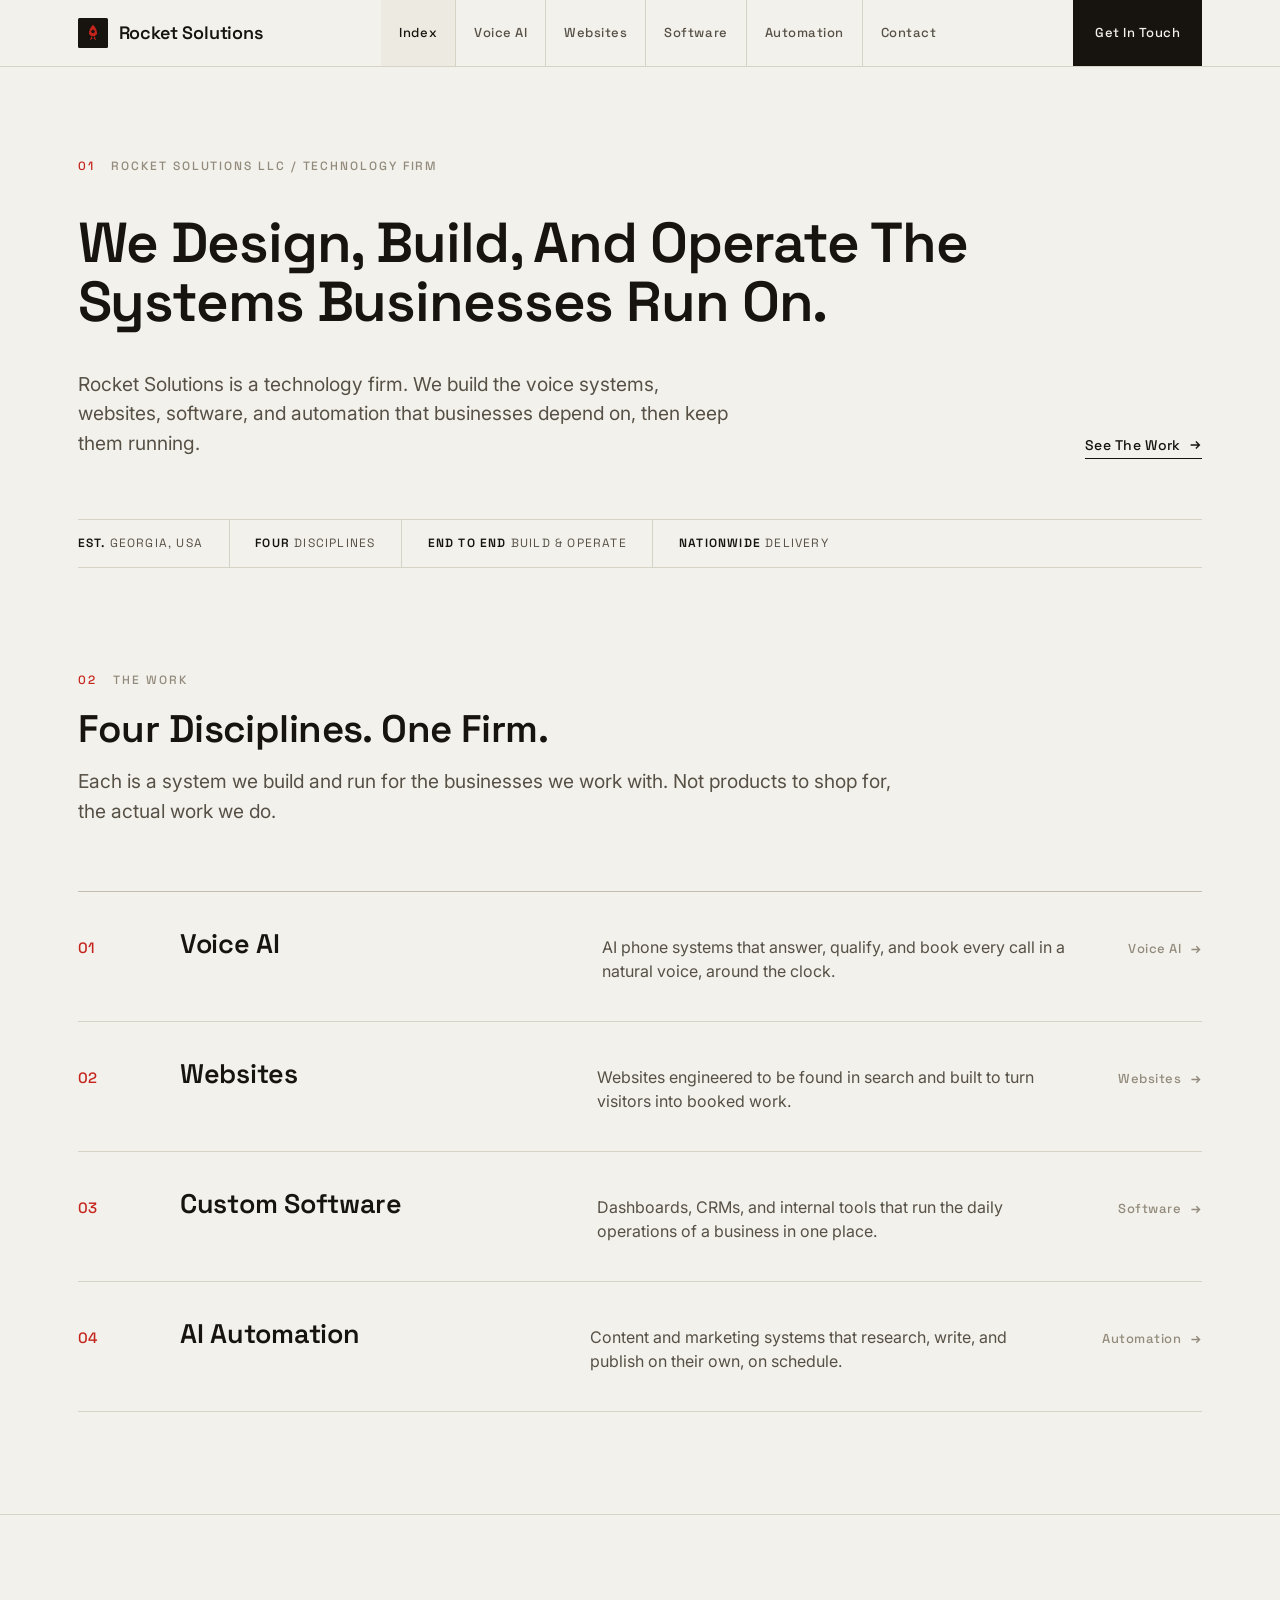
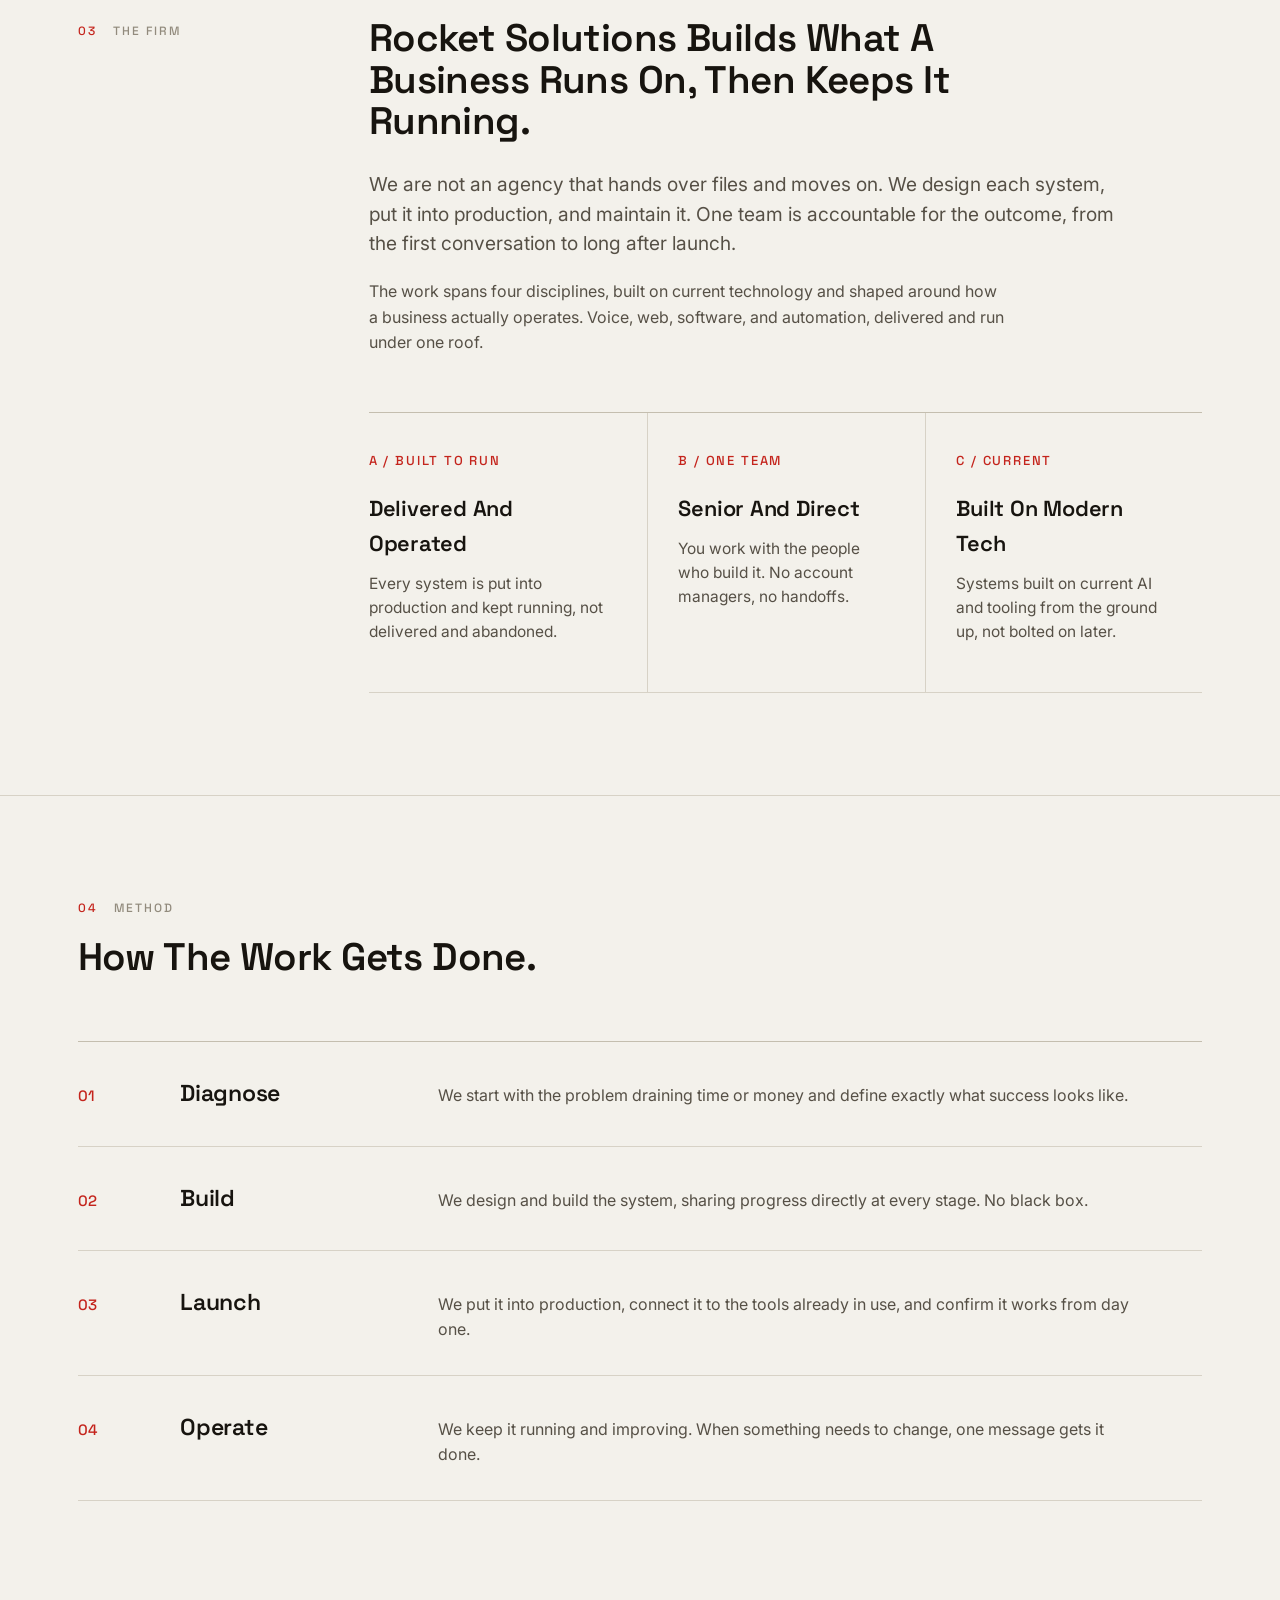
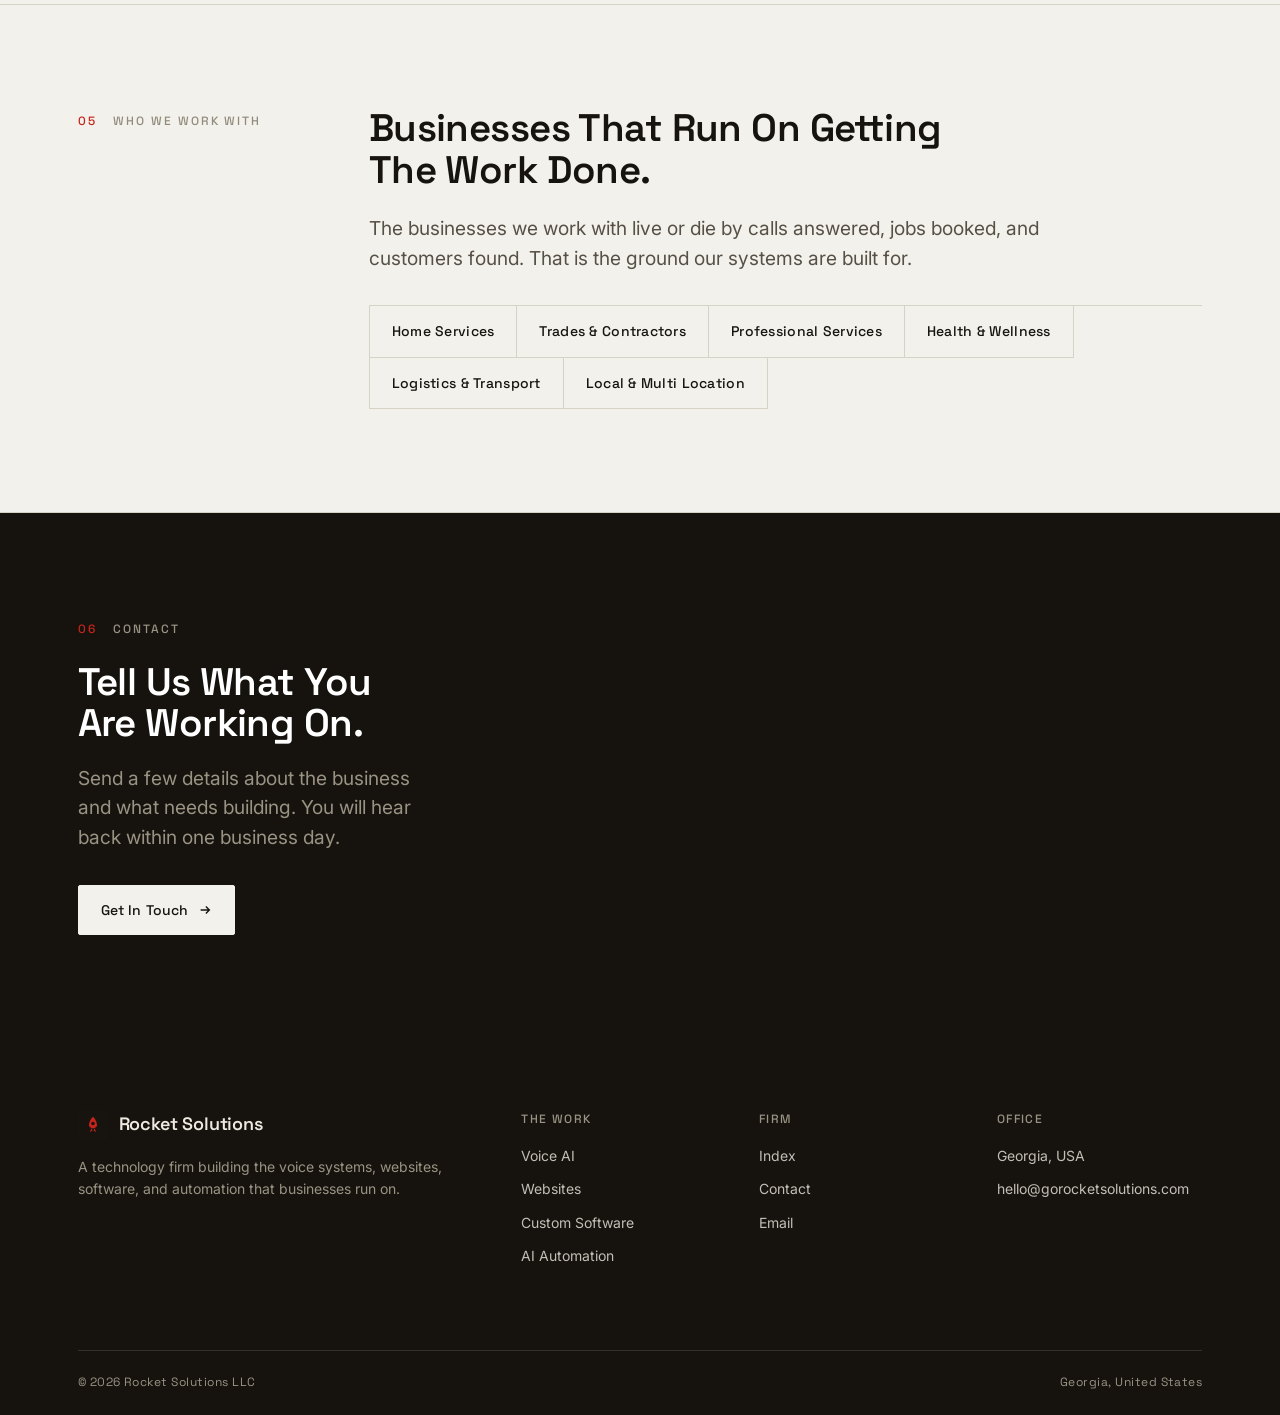
==== commit ee8ba056: "Rebuild site: rigid layout, Supabase contact form" ====
--- a/index.html
+++ b/index.html
@@ -3,96 +3,36 @@
 <head>
 <meta charset="UTF-8" />
 <meta name="viewport" content="width=device-width, initial-scale=1.0" />
-<title>Rocket Solutions | We empower businesses with systems</title>
-<meta name="description" content="Rocket Solutions is a technology firm that builds the systems behind more calls answered, more leads won, and more hours back in your day." />
-<meta name="theme-color" content="#FBF7F1" />
+<title>Rocket Solutions | Technology Firm</title>
+<meta name="description" content="Rocket Solutions is a technology firm. We design, build, and operate the voice systems, websites, software, and automation that businesses run on." />
+<meta name="theme-color" content="#F3F1EB" />
 <script>document.documentElement.classList.add('js')</script>
 <link rel="icon" type="image/png" href="/logo.png" />
-<meta property="og:title" content="Rocket Solutions | We empower businesses with systems" />
-<meta property="og:description" content="We build the systems that grow your business. Voice AI, websites, software, and automation." />
+<meta property="og:title" content="Rocket Solutions | Technology Firm" />
+<meta property="og:description" content="We design, build, and operate the systems businesses run on." />
 <meta property="og:type" content="website" />
-<link rel="preconnect" href="https://api.fontshare.com" crossorigin />
-<link href="https://api.fontshare.com/v2/css?f[]=clash-display@500,600,700&f[]=satoshi@400,500,700&display=swap" rel="stylesheet" />
+<link rel="preconnect" href="https://fonts.googleapis.com" />
+<link rel="preconnect" href="https://fonts.gstatic.com" crossorigin />
+<link href="https://fonts.googleapis.com/css2?family=Space+Grotesk:wght@400;500;600;700&family=Inter:wght@400;500;600&display=swap" rel="stylesheet" />
 <link rel="stylesheet" href="styles.css" />
 <style>
-  /* ---- homepage-only ---- */
-  .home-hero { position: relative; overflow: hidden; padding: clamp(40px, 6vw, 84px) 0 clamp(60px, 8vw, 110px); }
-  .hero-orb { position: absolute; border-radius: 50%; background: var(--grad-dawn); filter: blur(20px); z-index: 0; pointer-events: none; }
-  .hero-orb.a { width: 560px; height: 560px; right: -160px; top: -120px; opacity: .5; }
-  .hero-orb.b { width: 320px; height: 320px; left: -180px; bottom: -60px; opacity: .35; }
-  .home-hero .wrap { position: relative; z-index: 1; }
-  .hero-grid { display: grid; grid-template-columns: 1.15fr 0.85fr; gap: clamp(30px, 5vw, 70px); align-items: center; }
-  .home-hero .eyebrow { margin-bottom: 28px; }
-  h1.hero-h1 { font-family: var(--display); font-weight: 600; font-size: clamp(46px, 7vw, 96px); line-height: 0.98; letter-spacing: -0.035em; margin-bottom: 28px; }
-  .rot-wrap { display: inline-flex; align-items: baseline; }
-  #rotator { color: var(--red); display: inline-block; }
-  .hero-lead { font-size: clamp(18px, 1.7vw, 22px); color: var(--ink-2); max-width: 30em; margin-bottom: 38px; }
-  .hero-actions { display: flex; gap: 16px; flex-wrap: wrap; align-items: center; }
-
-  /* floating card cluster */
-  .stage { position: relative; height: clamp(360px, 40vw, 480px); }
-  .stage-orb { position: absolute; inset: 8% 6% 8% 6%; border-radius: 46% 54% 52% 48% / 55% 48% 52% 45%; background: var(--grad-dawn); box-shadow: 0 40px 100px -40px rgba(240,67,42,.5); }
-  .stage-orb.inner { inset: 20% 18% 20% 18%; background: var(--grad-burn); opacity: .9; border-radius: 52% 48% 46% 54% / 48% 55% 45% 52%; filter: blur(2px); }
-  .fc1 { top: 6%; left: -6%; }
-  .fc2 { top: 42%; right: -8%; }
-  .fc3 { bottom: 4%; left: 10%; }
-  .float-card { animation: bob 6s ease-in-out infinite; }
-  .fc2 { animation-delay: -2s; } .fc3 { animation-delay: -4s; }
-  @keyframes bob { 0%,100% { transform: translateY(0); } 50% { transform: translateY(-12px); } }
-
-  .trust { display: flex; align-items: center; gap: clamp(20px, 4vw, 52px); flex-wrap: wrap; margin-top: clamp(44px, 5vw, 68px); padding-top: clamp(30px, 3vw, 40px); border-top: 1px solid var(--line); }
-  .trust .tl { font-size: 14px; color: var(--ink-3); font-weight: 500; }
-  .trust .ti { display: flex; align-items: center; gap: 10px; font-weight: 600; font-size: 15px; }
-  .trust .ti svg { color: var(--red); }
-
-  .home-services .sec-head { margin-bottom: clamp(44px, 5vw, 68px); }
-  .home-cta .wrap { padding-top: 0; }
-
-  /* firm */
-  .firm-grid { display: grid; grid-template-columns: 0.92fr 1.08fr; gap: clamp(36px, 6vw, 88px); align-items: start; }
-  .firm-left .eyebrow { margin-bottom: 22px; }
-  .firm-body p { color: var(--ink-2); font-size: clamp(17px,1.4vw,19px); margin-bottom: 20px; }
-  .firm-body p:last-child { margin-bottom: 0; }
-  .firm-body strong { color: var(--ink); font-weight: 600; }
-  .firm-diff { display: grid; grid-template-columns: 1fr 1fr; gap: 30px 44px; margin-top: 40px; padding-top: 38px; border-top: 1px solid var(--line); }
-  .diff h4 { font-family: var(--display); font-weight: 600; font-size: 18px; margin-bottom: 7px; display: flex; align-items: center; gap: 10px; letter-spacing: -0.01em; }
-  .diff h4 .b { width: 30px; height: 30px; border-radius: 9px; background: var(--blush); color: var(--red-deep); display: flex; align-items: center; justify-content: center; flex-shrink: 0; }
-  .diff p { font-size: 15px; color: var(--ink-2); line-height: 1.55; }
-
-  /* steps 4-up */
-  .steps4 { display: grid; grid-template-columns: repeat(4, 1fr); gap: clamp(16px,1.6vw,22px); }
-
-  /* who we serve */
-  .serve-band { position: relative; overflow: hidden; background: var(--grad-soft); border: 1px solid var(--line-2); border-radius: var(--r-lg); padding: clamp(40px,5vw,72px); }
-  .serve-orb { position: absolute; right: -70px; top: -90px; width: 280px; height: 280px; border-radius: 50%; background: var(--grad-dawn); opacity: .5; filter: blur(14px); }
-  .serve-inner { position: relative; }
-  .serve-inner .lead { max-width: 40em; margin-top: 18px; }
-  .serve-pills { display: flex; flex-wrap: wrap; gap: 12px; margin-top: 32px; }
-  .serve-pills span { background: var(--cloud); border: 1px solid var(--line-2); border-radius: var(--r-pill); padding: 11px 20px; font-weight: 600; font-size: 15px; box-shadow: 0 2px 6px rgba(28,23,18,.04); }
-
-  @media (max-width: 1000px) {
-    .firm-grid { grid-template-columns: 1fr; gap: 36px; }
-    .steps4 { grid-template-columns: 1fr 1fr; }
-    .hero-grid { grid-template-columns: 1fr; gap: 40px; }
-    .stage { height: 380px; max-width: 460px; }
-  }
-  @media (max-width: 760px) {
-    .stage { height: 340px; }
-    .fc2 { right: 0; } .fc1 { left: 0; }
-    .firm-diff { grid-template-columns: 1fr; gap: 26px; }
-    .steps4 { grid-template-columns: 1fr; }
-  }
+  .hero { padding: clamp(52px,7vw,96px) 0 0; }
+  .hero .label { display: block; margin-bottom: clamp(26px,3vw,40px); }
+  .hero h1 { max-width: 16em; margin-bottom: clamp(28px,3vw,40px); }
+  .hero .hero-sub { display: grid; grid-template-columns: 1fr auto; gap: 30px; align-items: end; padding-bottom: clamp(40px,5vw,60px); }
+  .hero .hero-sub .lead { max-width: 34em; }
+  .hero .hero-mast { margin-top: 0; }
+  @media (max-width: 720px) { .hero .hero-sub { grid-template-columns: 1fr; align-items: start; } }
 </style>
 </head>
 <body>
 
 <svg width="0" height="0" style="position:absolute" aria-hidden="true"><defs>
-  <linearGradient id="burn" x1="0" y1="1" x2="1" y2="0"><stop offset="0%" stop-color="#F9743B"/><stop offset="55%" stop-color="#F0432A"/><stop offset="100%" stop-color="#C31C36"/></linearGradient>
   <symbol id="rs-monogram" viewBox="0 0 40 40">
-    <rect width="40" height="40" rx="11" fill="url(#burn)"/>
-    <path d="M20 8.5 C24.5 12.5 26 18 26 22.4 L22.4 25.8 H17.6 L14 22.4 C14 18 15.5 12.5 20 8.5 Z" fill="#fff"/>
-    <circle cx="20" cy="18" r="2.5" fill="#F0432A"/>
-    <path d="M17.6 25.8 L15.4 31.5 L19.2 28.8 Z M22.4 25.8 L24.6 31.5 L20.8 28.8 Z" fill="#fff" opacity=".92"/>
+    <rect width="40" height="40" rx="2" fill="#17140F"/>
+    <path d="M20 9 C24 12.6 25.4 17.4 25.4 21.4 L22.2 24.4 H17.8 L14.6 21.4 C14.6 17.4 16 12.6 20 9 Z" fill="#C4241C"/>
+    <circle cx="20" cy="18" r="2.3" fill="#17140F"/>
+    <path d="M17.8 24.4 L15.9 29.6 L19.3 27.2 Z M22.2 24.4 L24.1 29.6 L20.7 27.2 Z" fill="#C4241C"/>
   </symbol>
 </defs></svg>
 
@@ -103,7 +43,7 @@
       <span class="word">Rocket Solutions</span>
     </a>
     <nav class="nav-menu" id="navMenu">
-      <a class="item active" href="index.html">Home</a>
+      <a class="item active" href="index.html">Index</a>
       <a class="item" href="voice-ai.html">Voice AI</a>
       <a class="item" href="websites.html">Websites</a>
       <a class="item" href="software.html">Software</a>
@@ -111,11 +51,9 @@
       <a class="item" href="contact.html">Contact</a>
     </nav>
     <div class="nav-right">
-      <a class="btn btn-primary desk" href="contact.html">Start a project
-        <svg width="15" height="15" viewBox="0 0 16 16" fill="none" stroke="currentColor" stroke-width="1.8"><path d="M3 8h10M9 4l4 4-4 4"/></svg>
-      </a>
+      <a class="nav-cta" href="contact.html">Get In Touch</a>
       <button class="menu-toggle" id="menuToggle" aria-label="Menu" aria-expanded="false">
-        <svg width="22" height="22" viewBox="0 0 24 24" fill="none" stroke="currentColor" stroke-width="1.8"><line x1="3" y1="7" x2="21" y2="7"/><line x1="3" y1="12" x2="21" y2="12"/><line x1="3" y1="17" x2="21" y2="17"/></svg>
+        <svg width="20" height="20" viewBox="0 0 24 24" fill="none" stroke="currentColor" stroke-width="1.6"><line x1="3" y1="7" x2="21" y2="7"/><line x1="3" y1="12" x2="21" y2="12"/><line x1="3" y1="17" x2="21" y2="17"/></svg>
       </button>
     </div>
   </div>
@@ -123,214 +61,128 @@
 
 <main>
   <!-- HERO -->
-  <section class="home-hero">
-    <div class="hero-orb a"></div>
-    <div class="hero-orb b"></div>
-    <div class="wrap">
-      <div class="hero-grid">
-        <div class="hero-copy">
-          <span class="eyebrow"><span class="dot"></span> Rocket Solutions</span>
-          <h1 class="hero-h1">We empower businesses with systems that <span class="rot-wrap"><span id="rotator" data-words="grow,convert,scale,win">grow</span></span>.</h1>
-          <p class="hero-lead">A technology firm that builds what your business runs on, so more calls get answered, more leads get won, and more hours come back to your day.</p>
-          <div class="hero-actions">
-            <a class="btn btn-primary" href="contact.html">Start a project
-              <svg width="15" height="15" viewBox="0 0 16 16" fill="none" stroke="currentColor" stroke-width="1.8"><path d="M3 8h10M9 4l4 4-4 4"/></svg>
-            </a>
-            <a class="btn btn-ghost" href="#services">See what we do</a>
-          </div>
+  <section class="hero">
+    <div class="wrap">
+      <span class="label"><span class="n">01</span> Rocket Solutions LLC / Technology Firm</span>
+      <h1 class="h1">We Design, Build, And Operate The Systems Businesses Run On.</h1>
+      <div class="hero-sub">
+        <p class="lead">Rocket Solutions is a technology firm. We build the voice systems, websites, software, and automation that businesses depend on, then keep them running.</p>
+        <a class="textlink" href="#work">See The Work
+          <svg width="14" height="14" viewBox="0 0 16 16" fill="none" stroke="currentColor" stroke-width="1.6"><path d="M3 8h10M9 4l4 4-4 4"/></svg>
+        </a>
+      </div>
+    </div>
+    <div class="wrap"><div class="masthead">
+      <div class="m-cell"><b>Est.</b> Georgia, USA</div>
+      <div class="m-cell"><b>Four</b> Disciplines</div>
+      <div class="m-cell"><b>End To End</b> Build &amp; Operate</div>
+      <div class="m-cell"><b>Nationwide</b> Delivery</div>
+    </div></div>
+  </section>
+
+  <!-- THE WORK (capabilities index) -->
+  <section class="section" id="work">
+    <div class="wrap">
+      <div class="sec-head reveal">
+        <span class="label"><span class="n">02</span> The Work</span>
+        <h2 class="h2">Four Disciplines. One Firm.</h2>
+        <p class="lead">Each is a system we build and run for the businesses we work with. Not products to shop for, the actual work we do.</p>
+      </div>
+      <div class="index">
+        <a class="index-row reveal" href="voice-ai.html">
+          <span class="ix-n">01</span>
+          <span class="ix-title">Voice AI</span>
+          <span class="ix-desc">AI phone systems that answer, qualify, and book every call in a natural voice, around the clock.</span>
+          <span class="ix-go">Voice AI <svg width="13" height="13" viewBox="0 0 16 16" fill="none" stroke="currentColor" stroke-width="1.7"><path d="M3 8h10M9 4l4 4-4 4"/></svg></span>
+        </a>
+        <a class="index-row reveal" href="websites.html">
+          <span class="ix-n">02</span>
+          <span class="ix-title">Websites</span>
+          <span class="ix-desc">Websites engineered to be found in search and built to turn visitors into booked work.</span>
+          <span class="ix-go">Websites <svg width="13" height="13" viewBox="0 0 16 16" fill="none" stroke="currentColor" stroke-width="1.7"><path d="M3 8h10M9 4l4 4-4 4"/></svg></span>
+        </a>
+        <a class="index-row reveal" href="software.html">
+          <span class="ix-n">03</span>
+          <span class="ix-title">Custom Software</span>
+          <span class="ix-desc">Dashboards, CRMs, and internal tools that run the daily operations of a business in one place.</span>
+          <span class="ix-go">Software <svg width="13" height="13" viewBox="0 0 16 16" fill="none" stroke="currentColor" stroke-width="1.7"><path d="M3 8h10M9 4l4 4-4 4"/></svg></span>
+        </a>
+        <a class="index-row reveal" href="automation.html">
+          <span class="ix-n">04</span>
+          <span class="ix-title">AI Automation</span>
+          <span class="ix-desc">Content and marketing systems that research, write, and publish on their own, on schedule.</span>
+          <span class="ix-go">Automation <svg width="13" height="13" viewBox="0 0 16 16" fill="none" stroke="currentColor" stroke-width="1.7"><path d="M3 8h10M9 4l4 4-4 4"/></svg></span>
+        </a>
+      </div>
+    </div>
+  </section>
+
+  <!-- THE FIRM -->
+  <section class="section">
+    <div class="wrap block">
+      <div class="block-label reveal">
+        <span class="label"><span class="n">03</span> The Firm</span>
+      </div>
+      <div class="block-body reveal">
+        <h2 class="h2" style="max-width:16em;margin-bottom:28px">Rocket Solutions Builds What A Business Runs On, Then Keeps It Running.</h2>
+        <p class="lead" style="max-width:40em;margin-bottom:20px">We are not an agency that hands over files and moves on. We design each system, put it into production, and maintain it. One team is accountable for the outcome, from the first conversation to long after launch.</p>
+        <p class="muted" style="max-width:40em">The work spans four disciplines, built on current technology and shaped around how a business actually operates. Voice, web, software, and automation, delivered and run under one roof.</p>
+        <div class="cols" style="margin-top:clamp(40px,5vw,56px)">
+          <div class="col"><div class="c-n">A / Built To Run</div><h4>Delivered And Operated</h4><p>Every system is put into production and kept running, not delivered and abandoned.</p></div>
+          <div class="col"><div class="c-n">B / One Team</div><h4>Senior And Direct</h4><p>You work with the people who build it. No account managers, no handoffs.</p></div>
+          <div class="col"><div class="c-n">C / Current</div><h4>Built On Modern Tech</h4><p>Systems built on current AI and tooling from the ground up, not bolted on later.</p></div>
         </div>
-
-        <div class="stage" aria-hidden="true">
-          <div class="stage-orb"></div>
-          <div class="stage-orb inner"></div>
-          <div class="float-card fc1">
-            <div class="fc-ic" style="background:var(--blush)">
-              <svg width="20" height="20" viewBox="0 0 24 24" fill="none" stroke="#C31C36" stroke-width="2"><path d="M22 16.9v3a2 2 0 0 1-2.2 2 19.8 19.8 0 0 1-8.6-3.1 19.5 19.5 0 0 1-6-6 19.8 19.8 0 0 1-3.1-8.6A2 2 0 0 1 4.1 2h3a2 2 0 0 1 2 1.7c.1.9.4 1.8.7 2.7a2 2 0 0 1-.5 2.1L8.1 9.9a16 16 0 0 0 6 6l1.4-1.2a2 2 0 0 1 2.1-.5c.9.3 1.8.6 2.7.7a2 2 0 0 1 1.7 2Z"/></svg>
-            </div>
-            <div><div class="fc-k">Call answered</div><div class="fc-v">In 2 seconds</div></div>
-          </div>
-          <div class="float-card fc2">
-            <div class="fc-ic" style="background:var(--blush)">
-              <svg width="20" height="20" viewBox="0 0 24 24" fill="none" stroke="#C31C36" stroke-width="2"><path d="M3 17l6-6 4 4 8-8M21 7v5M21 7h-5"/></svg>
-            </div>
-            <div><div class="fc-k">Leads this month</div><div class="fc-v">+38%</div></div>
-          </div>
-          <div class="float-card fc3">
-            <div class="fc-ic" style="background:var(--blush)">
-              <svg width="20" height="20" viewBox="0 0 24 24" fill="none" stroke="#C31C36" stroke-width="2"><path d="M8 2v4M16 2v4M3 10h18M5 4h14a2 2 0 0 1 2 2v13a2 2 0 0 1-2 2H5a2 2 0 0 1-2-2V6a2 2 0 0 1 2-2Z"/><path d="M9 15l2 2 4-4"/></svg>
-            </div>
-            <div><div class="fc-k">New booking</div><div class="fc-v">Tue, 2:00 PM</div></div>
-          </div>
+      </div>
+    </div>
+  </section>
+
+  <!-- HOW WE WORK -->
+  <section class="section">
+    <div class="wrap">
+      <div class="sec-head reveal">
+        <span class="label"><span class="n">04</span> Method</span>
+        <h2 class="h2">How The Work Gets Done.</h2>
+      </div>
+      <div class="process">
+        <div class="process-row reveal"><span class="p-n">01</span><h4>Diagnose</h4><p>We start with the problem draining time or money and define exactly what success looks like.</p></div>
+        <div class="process-row reveal"><span class="p-n">02</span><h4>Build</h4><p>We design and build the system, sharing progress directly at every stage. No black box.</p></div>
+        <div class="process-row reveal"><span class="p-n">03</span><h4>Launch</h4><p>We put it into production, connect it to the tools already in use, and confirm it works from day one.</p></div>
+        <div class="process-row reveal"><span class="p-n">04</span><h4>Operate</h4><p>We keep it running and improving. When something needs to change, one message gets it done.</p></div>
+      </div>
+    </div>
+  </section>
+
+  <!-- WHO WE WORK WITH -->
+  <section class="section">
+    <div class="wrap block">
+      <div class="block-label reveal">
+        <span class="label"><span class="n">05</span> Who We Work With</span>
+      </div>
+      <div class="block-body reveal">
+        <h2 class="h2" style="max-width:15em;margin-bottom:24px">Businesses That Run On Getting The Work Done.</h2>
+        <p class="lead" style="max-width:40em;margin-bottom:32px">The businesses we work with live or die by calls answered, jobs booked, and customers found. That is the ground our systems are built for.</p>
+        <div class="tags">
+          <span>Home Services</span>
+          <span>Trades &amp; Contractors</span>
+          <span>Professional Services</span>
+          <span>Health &amp; Wellness</span>
+          <span>Logistics &amp; Transport</span>
+          <span>Local &amp; Multi Location</span>
         </div>
       </div>
-
-      <div class="trust">
-        <span class="tl">One firm, four ways we make businesses money</span>
-        <span class="ti"><svg width="17" height="17" viewBox="0 0 24 24" fill="none" stroke="currentColor" stroke-width="2.2"><path d="M4 12l5 5L20 6"/></svg> Answer every call</span>
-        <span class="ti"><svg width="17" height="17" viewBox="0 0 24 24" fill="none" stroke="currentColor" stroke-width="2.2"><path d="M4 12l5 5L20 6"/></svg> Get found and booked</span>
-        <span class="ti"><svg width="17" height="17" viewBox="0 0 24 24" fill="none" stroke="currentColor" stroke-width="2.2"><path d="M4 12l5 5L20 6"/></svg> Run it all in one place</span>
-      </div>
-    </div>
-  </section>
-
-  <!-- THE FIRM -->
-  <section class="section" id="firm">
-    <div class="wrap firm-grid">
-      <div class="firm-left reveal">
-        <span class="eyebrow"><span class="dot"></span> The Firm</span>
-        <h2 class="h2">We empower businesses with systems that do the work for them.</h2>
-      </div>
-      <div class="firm-right reveal d1">
-        <div class="firm-body">
-          <p>Rocket Solutions is a technology firm that builds what your business runs on. Not tools you have to learn and babysit, but <strong>systems that answer the phone, bring in customers, run your operation, and keep your marketing going</strong>, so you can spend your time on the work that actually matters.</p>
-          <p>We are not an agency that hands you files and disappears. We design each system, put it to work, and keep it running. One team, accountable for the outcome, from the first call to long after launch.</p>
-        </div>
-        <div class="firm-diff">
-          <div class="diff"><h4><span class="b"><svg width="16" height="16" viewBox="0 0 24 24" fill="none" stroke="currentColor" stroke-width="2" stroke-linecap="round" stroke-linejoin="round"><path d="M12 3l1.9 5.1L19 10l-5.1 1.9L12 17l-1.9-5.1L5 10l5.1-1.9L12 3Z"/></svg></span> AI native</h4><p>Built on current AI from the ground up, not bolted on after the fact.</p></div>
-          <div class="diff"><h4><span class="b"><svg width="16" height="16" viewBox="0 0 24 24" fill="none" stroke="currentColor" stroke-width="2" stroke-linecap="round" stroke-linejoin="round"><circle cx="12" cy="8" r="4"/><path d="M4 21a8 8 0 0 1 16 0"/></svg></span> Senior and direct</h4><p>You work with the person building it. No account managers, no handoffs.</p></div>
-          <div class="diff"><h4><span class="b"><svg width="16" height="16" viewBox="0 0 24 24" fill="none" stroke="currentColor" stroke-width="2" stroke-linecap="round" stroke-linejoin="round"><path d="M12 2 2 7l10 5 10-5-10-5Z"/><path d="M2 12l10 5 10-5M2 17l10 5 10-5"/></svg></span> Owned end to end</h4><p>Strategy, build, launch, and upkeep handled under one roof.</p></div>
-          <div class="diff"><h4><span class="b"><svg width="16" height="16" viewBox="0 0 24 24" fill="none" stroke="currentColor" stroke-width="2" stroke-linecap="round" stroke-linejoin="round"><path d="M4 12l5 5L20 6"/></svg></span> Outcome focused</h4><p>We start with the cost you want gone, then build to remove it.</p></div>
-        </div>
-      </div>
-    </div>
-  </section>
-
-  <!-- SERVICES -->
-  <section class="section home-services" id="services" style="padding-top:0">
-    <div class="wrap">
-      <div class="sec-head reveal">
-        <span class="eyebrow"><span class="dot"></span> What we do</span>
-        <h2 class="h2">Four systems. One outcome:<br>a business that runs and grows.</h2>
-        <p class="lead">Each one removes a specific cost from your business. Explore what any of them would do for you.</p>
-      </div>
-      <div class="tiles">
-        <a class="tile reveal" href="voice-ai.html">
-          <div class="tile-orb"></div>
-          <div class="tile-ic"><svg width="26" height="26" viewBox="0 0 24 24" fill="none" stroke="currentColor" stroke-width="1.9"><path d="M22 16.9v3a2 2 0 0 1-2.2 2 19.8 19.8 0 0 1-8.6-3.1 19.5 19.5 0 0 1-6-6 19.8 19.8 0 0 1-3.1-8.6A2 2 0 0 1 4.1 2h3a2 2 0 0 1 2 1.7c.1.9.4 1.8.7 2.7a2 2 0 0 1-.5 2.1L8.1 9.9a16 16 0 0 0 6 6l1.4-1.2a2 2 0 0 1 2.1-.5c.9.3 1.8.6 2.7.7a2 2 0 0 1 1.7 2Z"/></svg></div>
-          <div class="tile-body">
-            <div class="tile-tag">Voice AI</div>
-            <h3>Never miss a call, or the job behind it.</h3>
-            <p>An always on receptionist that answers, books, and routes every call in a natural voice.</p>
-          </div>
-          <span class="tile-go">Explore Voice AI <svg width="15" height="15" viewBox="0 0 16 16" fill="none" stroke="currentColor" stroke-width="1.8"><path d="M3 8h10M9 4l4 4-4 4"/></svg></span>
-        </a>
-
-        <a class="tile reveal d1" href="websites.html">
-          <div class="tile-orb"></div>
-          <div class="tile-ic"><svg width="26" height="26" viewBox="0 0 24 24" fill="none" stroke="currentColor" stroke-width="1.9"><rect x="3" y="4" width="18" height="16" rx="2"/><path d="M3 9h18M8 4v5"/></svg></div>
-          <div class="tile-body">
-            <div class="tile-tag">Websites</div>
-            <h3>Get found. Get booked. Get paid.</h3>
-            <p>Fast, search ready websites built to turn visitors into booked work, not just clicks.</p>
-          </div>
-          <span class="tile-go">Explore Websites <svg width="15" height="15" viewBox="0 0 16 16" fill="none" stroke="currentColor" stroke-width="1.8"><path d="M3 8h10M9 4l4 4-4 4"/></svg></span>
-        </a>
-
-        <a class="tile reveal d2" href="software.html">
-          <div class="tile-orb"></div>
-          <div class="tile-ic"><svg width="26" height="26" viewBox="0 0 24 24" fill="none" stroke="currentColor" stroke-width="1.9"><rect x="3" y="3" width="8" height="8" rx="1.5"/><rect x="13" y="3" width="8" height="8" rx="1.5"/><rect x="3" y="13" width="8" height="8" rx="1.5"/><rect x="13" y="13" width="8" height="8" rx="1.5"/></svg></div>
-          <div class="tile-body">
-            <div class="tile-tag">Custom Software</div>
-            <h3>Run your whole operation in one place.</h3>
-            <p>Dashboards, CRMs, and tools built around how your business actually works.</p>
-          </div>
-          <span class="tile-go">Explore Software <svg width="15" height="15" viewBox="0 0 16 16" fill="none" stroke="currentColor" stroke-width="1.8"><path d="M3 8h10M9 4l4 4-4 4"/></svg></span>
-        </a>
-
-        <a class="tile reveal d3" href="automation.html">
-          <div class="tile-orb"></div>
-          <div class="tile-ic"><svg width="26" height="26" viewBox="0 0 24 24" fill="none" stroke="currentColor" stroke-width="1.9"><path d="M12 2v4M12 18v4M2 12h4M18 12h4M5 5l2.5 2.5M16.5 16.5 19 19M19 5l-2.5 2.5M7.5 16.5 5 19"/><circle cx="12" cy="12" r="3.2"/></svg></div>
-          <div class="tile-body">
-            <div class="tile-tag">AI Automation</div>
-            <h3>Marketing that runs while you work.</h3>
-            <p>Content and social that research, write, and publish themselves, on schedule.</p>
-          </div>
-          <span class="tile-go">Explore Automation <svg width="15" height="15" viewBox="0 0 16 16" fill="none" stroke="currentColor" stroke-width="1.8"><path d="M3 8h10M9 4l4 4-4 4"/></svg></span>
-        </a>
-      </div>
-    </div>
-  </section>
-
-  <!-- HOW WE WORK -->
-  <section class="section" style="padding-top:0">
-    <div class="wrap">
-      <div class="sec-head reveal">
-        <span class="eyebrow"><span class="dot"></span> How we work</span>
-        <h2 class="h2">A single partner, from first call to fully running.</h2>
-        <p class="lead">Every project follows the same path, so you always know where things stand and who is accountable.</p>
-      </div>
-      <div class="steps4" style="margin-top:clamp(40px,5vw,60px)">
-        <div class="stepc reveal"><div class="sn">01</div><h4>Diagnose</h4><p>We start with the problem draining your time or money and define exactly what success looks like.</p></div>
-        <div class="stepc reveal d1"><div class="sn">02</div><h4>Build</h4><p>We design and build the system, sharing progress with you at every step. No black box.</p></div>
-        <div class="stepc reveal d2"><div class="sn">03</div><h4>Launch</h4><p>We put it into production, connect it to your tools, and make sure it works from day one.</p></div>
-        <div class="stepc reveal d3"><div class="sn">04</div><h4>Operate</h4><p>We keep it running and improving. When something needs to change, one message gets it done.</p></div>
-      </div>
-    </div>
-  </section>
-
-  <!-- WHAT IT ADDS UP TO -->
-  <section class="section" style="padding-top:0">
-    <div class="wrap">
-      <div class="sec-head reveal">
-        <span class="eyebrow"><span class="dot"></span> What it adds up to</span>
-        <h2 class="h2">More revenue captured. Less time lost.<br>One partner for all of it.</h2>
-      </div>
-      <div class="outcomes" style="margin-top:clamp(40px,5vw,60px)">
-        <div class="outcome-card reveal">
-          <div class="oc-ic"><svg width="22" height="22" viewBox="0 0 24 24" fill="none" stroke="#C31C36" stroke-width="2" stroke-linecap="round" stroke-linejoin="round"><path d="M3 17l6-6 4 4 8-8M21 7v5M21 7h-5"/></svg></div>
-          <h4>More revenue captured</h4>
-          <p>Every missed call, slow page, and dropped follow up is money walking out the door. We close those gaps so the work you were already earning actually lands.</p>
-        </div>
-        <div class="outcome-card reveal d1">
-          <div class="oc-ic"><svg width="22" height="22" viewBox="0 0 24 24" fill="none" stroke="#C31C36" stroke-width="2" stroke-linecap="round" stroke-linejoin="round"><circle cx="12" cy="12" r="9"/><path d="M12 7v5l3 2"/></svg></div>
-          <h4>Hours back every week</h4>
-          <p>The busywork that eats your day, answering calls, chasing leads, posting content, gets handled by systems that do not clock out.</p>
-        </div>
-        <div class="outcome-card reveal d2">
-          <div class="oc-ic"><svg width="22" height="22" viewBox="0 0 24 24" fill="none" stroke="#C31C36" stroke-width="2" stroke-linecap="round" stroke-linejoin="round"><path d="M22 16.9v3a2 2 0 0 1-2.2 2 19.8 19.8 0 0 1-8.6-3.1 19.5 19.5 0 0 1-6-6 19.8 19.8 0 0 1-3.1-8.6A2 2 0 0 1 4.1 2h3a2 2 0 0 1 2 1.7c.1.9.4 1.8.7 2.7a2 2 0 0 1-.5 2.1L8.1 9.9a16 16 0 0 0 6 6l1.4-1.2a2 2 0 0 1 2.1-.5c.9.3 1.8.6 2.7.7a2 2 0 0 1 1.7 2Z"/></svg></div>
-          <h4>One number to call</h4>
-          <p>Four disciplines, one team. No juggling vendors who each blame the other when something breaks. You have a single partner who owns it.</p>
-        </div>
-      </div>
-    </div>
-  </section>
-
-  <!-- WHO WE SERVE -->
-  <section class="section" style="padding-top:0">
-    <div class="wrap">
-      <div class="serve-band reveal">
-        <div class="serve-orb"></div>
-        <div class="serve-inner">
-          <span class="eyebrow"><span class="dot"></span> Who we serve</span>
-          <h2 class="h2" style="margin-top:20px">Built for businesses that run on getting the work done.</h2>
-          <p class="lead">If your business lives or dies by calls answered, jobs booked, and customers found, we are built for you.</p>
-          <div class="serve-pills">
-            <span>Home services</span>
-            <span>Trades and contractors</span>
-            <span>Professional services</span>
-            <span>Health and wellness</span>
-            <span>Logistics and transport</span>
-            <span>Local and multi location</span>
-          </div>
-        </div>
-      </div>
-    </div>
-  </section>
-
-  <!-- CTA -->
-  <section class="section tight home-cta">
-    <div class="wrap">
-      <div class="cta-band reveal">
-        <div class="cta-orb orb-a"></div>
-        <div class="cta-orb orb-b"></div>
-        <h2 class="h2">Let us build the system<br>your business is missing.</h2>
-        <p>Tell us what is slowing you down. We will show you exactly what we would build to fix it, and how fast.</p>
-        <div class="cta-actions">
-          <a class="btn btn-white" href="contact.html">Start a project
-            <svg width="15" height="15" viewBox="0 0 16 16" fill="none" stroke="currentColor" stroke-width="1.8"><path d="M3 8h10M9 4l4 4-4 4"/></svg>
-          </a>
-          <a class="btn" style="background:rgba(255,255,255,.1);color:#fff;border-color:rgba(255,255,255,.2)" href="voice-ai.html">See our work</a>
-        </div>
+    </div>
+  </section>
+
+  <!-- CONTACT -->
+  <section class="section band-dark">
+    <div class="wrap">
+      <div class="reveal" style="max-width:22em">
+        <span class="label"><span class="n" style="color:var(--red)">06</span> Contact</span>
+        <h2 class="h2" style="margin:20px 0 20px">Tell Us What You Are Working On.</h2>
+        <p class="lead" style="margin-bottom:32px">Send a few details about the business and what needs building. You will hear back within one business day.</p>
+        <a class="btn btn-invert" href="contact.html">Get In Touch
+          <svg width="14" height="14" viewBox="0 0 16 16" fill="none" stroke="currentColor" stroke-width="1.6"><path d="M3 8h10M9 4l4 4-4 4"/></svg>
+        </a>
       </div>
     </div>
   </section>
@@ -341,23 +193,17 @@
     <div class="foot-top">
       <div class="foot-brand">
         <a class="brand" href="index.html"><svg class="monogram"><use href="#rs-monogram"/></svg><span class="word">Rocket Solutions</span></a>
-        <p>A technology firm that builds the systems businesses run on. Georgia based, delivering nationwide.</p>
-      </div>
-      <div class="foot-col">
-        <div class="h">Capabilities</div>
-        <a href="voice-ai.html">Voice AI</a><a href="websites.html">Websites</a><a href="software.html">Custom Software</a><a href="automation.html">AI Automation</a>
-      </div>
-      <div class="foot-col">
-        <div class="h">Firm</div>
-        <a href="index.html">Home</a><a href="contact.html">Contact</a><a href="mailto:hello@gorocketsolutions.com">Email us</a>
-      </div>
-      <div class="foot-col">
-        <div class="h">Get started</div>
-        <a href="contact.html">Start a project</a><a href="contact.html">Book a call</a>
-      </div>
+        <p>A technology firm building the voice systems, websites, software, and automation that businesses run on.</p>
+      </div>
+      <div class="foot-col"><div class="h">The Work</div>
+        <a href="voice-ai.html">Voice AI</a><a href="websites.html">Websites</a><a href="software.html">Custom Software</a><a href="automation.html">AI Automation</a></div>
+      <div class="foot-col"><div class="h">Firm</div>
+        <a href="index.html">Index</a><a href="contact.html">Contact</a><a href="mailto:hello@gorocketsolutions.com">Email</a></div>
+      <div class="foot-col"><div class="h">Office</div>
+        <a href="#">Georgia, USA</a><a href="mailto:hello@gorocketsolutions.com">hello@gorocketsolutions.com</a></div>
     </div>
     <div class="foot-bottom">
-      <span>© 2026 Rocket Solutions LLC. All rights reserved.</span>
+      <span>&copy; 2026 Rocket Solutions LLC</span>
       <span>Georgia, United States</span>
     </div>
   </div>
@@ -365,4 +211,4 @@
 
 <script src="app.js"></script>
 </body>
-</html>
+</html>
--- a/styles.css
+++ b/styles.css
@@ -1,59 +1,32 @@
 /* ============================================================
    ROCKET SOLUTIONS - Design System
-   Warm dawn-light canvas, big bubbly rounded surfaces,
-   Rocket red as the single vivid accent. Corporate polish.
+   Rigid, structured, editorial. Hairline rules, strict grid,
+   sharp edges, Title Case headings, one restrained accent.
    ============================================================ */
 
 :root {
-  /* canvas + surfaces */
-  --paper: #FBF7F1;
-  --paper-2: #F5ECE1;
-  --cloud: #FFFFFF;
-  --blush: #FCE7DD;
-  --blush-2: #FBD3C4;
-  --peach: #FFC9AE;
-
-  /* ink */
-  --ink: #1C1712;
-  --ink-2: #6E6459;
-  --ink-3: #A79C8E;
-
-  /* brand */
-  --red: #F0432A;
-  --red-deep: #C31C36;
-  --orange: #F9743B;
-
-  /* lines + dark */
-  --line: #EBE1D4;
-  --line-2: #F0E7DB;
-  --dark: #1B1611;
-  --paper-on-dark: #F6EFE6;
-  --ink2-on-dark: #A79C8E;
-
-  /* gradients */
-  --grad-dawn: linear-gradient(135deg, #FFD9B8 0%, #FBC0AC 42%, #F58C6B 100%);
-  --grad-burn: linear-gradient(120deg, #F9743B 0%, #F0432A 55%, #C31C36 100%);
-  --grad-soft: linear-gradient(180deg, #FCE7DD 0%, #FBF7F1 100%);
-
-  /* type */
-  --display: 'Clash Display', 'Satoshi', system-ui, sans-serif;
-  --body: 'Satoshi', system-ui, sans-serif;
-
-  /* radii */
-  --r-pill: 999px;
-  --r-lg: 34px;
-  --r-md: 26px;
-  --r-sm: 16px;
-
-  /* shadow */
-  --sh-card: 0 2px 6px rgba(28,23,18,.04), 0 26px 60px -34px rgba(28,23,18,.32);
-  --sh-float: 0 4px 12px rgba(28,23,18,.06), 0 44px 90px -46px rgba(28,23,18,.4);
-  --sh-btn: 0 12px 28px -12px rgba(240,67,42,.55);
-
-  /* layout */
-  --maxw: 1220px;
-  --gutter: clamp(22px, 5vw, 68px);
-  --section: clamp(84px, 12vw, 168px);
+  --paper: #F3F1EB;
+  --paper-2: #EDEAE1;
+  --panel: #FBFAF6;
+  --ink: #17140F;
+  --ink-2: #565046;
+  --ink-3: #928B7D;
+  --line: #D7D2C6;
+  --line-strong: #C4BEAF;
+  --red: #C4241C;
+  --red-ink: #9E1B15;
+  --dark: #16130E;
+  --paper-on-dark: #EEEAE1;
+  --ink2-on-dark: #9A9384;
+  --line-on-dark: #33302A;
+
+  --display: 'Space Grotesk', system-ui, sans-serif;
+  --body: 'Inter', system-ui, sans-serif;
+
+  --maxw: 1240px;
+  --gutter: clamp(20px, 4.5vw, 64px);
+  --section: clamp(64px, 8vw, 120px);
+  --radius: 2px;
 }
 
 * { box-sizing: border-box; margin: 0; padding: 0; }
@@ -63,8 +36,8 @@
   background: var(--paper);
   color: var(--ink);
   font-family: var(--body);
-  font-size: 18px;
-  line-height: 1.62;
+  font-size: 16px;
+  line-height: 1.6;
   -webkit-font-smoothing: antialiased;
   text-rendering: optimizeLegibility;
   overflow-x: hidden;
@@ -75,195 +48,201 @@
 
 .wrap { width: 100%; max-width: var(--maxw); margin: 0 auto; padding: 0 var(--gutter); }
 
-/* ---------- type helpers ---------- */
-.display { font-family: var(--display); font-weight: 600; letter-spacing: -0.02em; line-height: 1.04; }
-.h1 { font-family: var(--display); font-weight: 600; font-size: clamp(46px, 7.2vw, 100px); line-height: 0.99; letter-spacing: -0.035em; }
-.h2 { font-family: var(--display); font-weight: 600; font-size: clamp(32px, 4.6vw, 58px); line-height: 1.04; letter-spacing: -0.025em; }
-.h3 { font-family: var(--display); font-weight: 600; font-size: clamp(22px, 2.5vw, 30px); line-height: 1.1; letter-spacing: -0.015em; }
-.lead { font-size: clamp(18px, 1.7vw, 22px); color: var(--ink-2); line-height: 1.55; }
+/* ---------- type ---------- */
+.h1 { font-family: var(--display); font-weight: 600; font-size: clamp(32px, 4.4vw, 60px); line-height: 1.04; letter-spacing: -0.02em; }
+.h2 { font-family: var(--display); font-weight: 600; font-size: clamp(25px, 3vw, 40px); line-height: 1.08; letter-spacing: -0.015em; }
+.h3 { font-family: var(--display); font-weight: 600; font-size: clamp(19px, 1.7vw, 23px); line-height: 1.15; letter-spacing: -0.01em; }
+.lead { font-size: clamp(17px, 1.5vw, 20px); line-height: 1.55; color: var(--ink-2); }
+.muted { color: var(--ink-2); }
+
+.label {
+  font-family: var(--display);
+  font-size: 12px; font-weight: 500; letter-spacing: 0.16em; text-transform: uppercase;
+  color: var(--ink-3);
+}
+.label .n { color: var(--red); margin-right: 12px; }
+
 .accent { color: var(--red); }
-
-.eyebrow {
-  display: inline-flex; align-items: center; gap: 9px;
-  background: var(--blush); color: var(--red-deep);
-  font-size: 13px; font-weight: 600; letter-spacing: 0.02em;
-  padding: 8px 16px 8px 13px; border-radius: var(--r-pill);
-}
-.eyebrow .dot { width: 7px; height: 7px; border-radius: 50%; background: var(--red); }
-.eyebrow.on-dark { background: rgba(255,255,255,.08); color: var(--peach); }
-
-/* ---------- buttons ---------- */
+.rule { height: 1px; background: var(--line); border: 0; width: 100%; }
+
+/* ---------- buttons / links ---------- */
 .btn {
   display: inline-flex; align-items: center; gap: 10px;
-  font-family: var(--body); font-weight: 600; font-size: 16px;
-  padding: 15px 28px; border-radius: var(--r-pill); cursor: pointer;
-  border: 1.5px solid transparent; white-space: nowrap;
-  transition: transform .2s cubic-bezier(.2,.8,.2,1), box-shadow .25s ease, background .2s ease, color .2s ease, border-color .2s ease;
-}
-.btn svg { transition: transform .25s ease; }
+  font-family: var(--display); font-weight: 500; font-size: 14px; letter-spacing: 0.01em;
+  padding: 13px 22px; border-radius: var(--radius); border: 1px solid var(--ink);
+  background: var(--ink); color: var(--paper); cursor: pointer;
+  transition: background .18s ease, color .18s ease, border-color .18s ease;
+}
+.btn svg { transition: transform .2s ease; }
 .btn:hover svg { transform: translateX(3px); }
-.btn-primary { background: var(--red); color: #fff; box-shadow: var(--sh-btn); }
-.btn-primary:hover { transform: translateY(-2px); box-shadow: 0 18px 40px -14px rgba(240,67,42,.7); }
-.btn-ghost { background: var(--cloud); color: var(--ink); border-color: var(--line); }
-.btn-ghost:hover { border-color: var(--ink); transform: translateY(-2px); }
-.btn-dark { background: var(--ink); color: var(--paper); }
-.btn-dark:hover { transform: translateY(-2px); box-shadow: 0 18px 40px -18px rgba(28,23,18,.5); }
-.btn-white { background: #fff; color: var(--ink); }
-.btn-white:hover { transform: translateY(-2px); }
+.btn:hover { background: transparent; color: var(--ink); }
+.btn-ghost { background: transparent; color: var(--ink); border-color: var(--line-strong); }
+.btn-ghost:hover { background: var(--ink); color: var(--paper); border-color: var(--ink); }
+.btn-invert { background: var(--paper); color: var(--ink); border-color: var(--paper); }
+.btn-invert:hover { background: transparent; color: var(--paper); border-color: var(--paper); }
+
+.textlink {
+  display: inline-flex; align-items: center; gap: 8px;
+  font-family: var(--display); font-weight: 500; font-size: 14px; letter-spacing: 0.02em;
+  color: var(--ink); border-bottom: 1px solid var(--ink); padding-bottom: 2px;
+  transition: color .18s ease, border-color .18s ease, gap .2s ease;
+}
+.textlink:hover { color: var(--red); border-color: var(--red); gap: 12px; }
+.textlink svg { transition: transform .2s ease; }
+.textlink:hover svg { transform: translateX(3px); }
 
 /* ---------- nav ---------- */
-header.nav {
-  position: sticky; top: 0; z-index: 60;
-  padding: 14px 0;
-  background: transparent;
-  transition: background .3s ease, box-shadow .3s ease, padding .3s ease;
-}
-header.nav.scrolled { background: rgba(251,247,241,.82); backdrop-filter: blur(16px); box-shadow: 0 1px 0 var(--line); padding: 10px 0; }
-.nav-inner { display: flex; align-items: center; justify-content: space-between; }
+header.nav { position: sticky; top: 0; z-index: 60; background: var(--paper); border-bottom: 1px solid var(--line); }
+.nav-inner { display: flex; align-items: stretch; justify-content: space-between; height: 66px; }
 .brand { display: flex; align-items: center; gap: 11px; }
-.brand .monogram { width: 38px; height: 38px; border-radius: 11px; flex-shrink: 0; }
-.brand .word { font-family: var(--display); font-weight: 600; font-size: 21px; letter-spacing: -0.02em; }
-.nav-menu { display: flex; align-items: center; gap: 8px; background: rgba(255,255,255,.6); border: 1px solid var(--line); backdrop-filter: blur(10px); padding: 6px; border-radius: var(--r-pill); }
-.nav-menu a.item { font-size: 15px; font-weight: 500; color: var(--ink-2); padding: 9px 17px; border-radius: var(--r-pill); transition: background .2s ease, color .2s ease; }
-.nav-menu a.item:hover, .nav-menu a.item.active { background: var(--paper); color: var(--ink); }
-.nav-right { display: flex; align-items: center; gap: 14px; }
-.menu-toggle { display: none; background: var(--cloud); border: 1px solid var(--line); border-radius: 12px; width: 44px; height: 44px; align-items: center; justify-content: center; color: var(--ink); cursor: pointer; }
+.brand .monogram { width: 30px; height: 30px; flex-shrink: 0; }
+.brand .word { font-family: var(--display); font-weight: 600; font-size: 18px; letter-spacing: -0.01em; }
+.nav-menu { display: flex; align-items: stretch; }
+.nav-menu a.item {
+  display: flex; align-items: center; padding: 0 18px;
+  font-family: var(--display); font-size: 13px; font-weight: 500; letter-spacing: 0.04em;
+  color: var(--ink-2); border-left: 1px solid var(--line); transition: color .18s ease, background .18s ease;
+}
+.nav-menu a.item:first-child { border-left: 0; }
+.nav-menu a.item:hover, .nav-menu a.item.active { color: var(--ink); background: var(--paper-2); }
+.nav-right { display: flex; align-items: stretch; }
+.nav-right .nav-cta {
+  display: flex; align-items: center; gap: 8px; padding: 0 22px;
+  background: var(--ink); color: var(--paper); font-family: var(--display); font-weight: 500; font-size: 13px; letter-spacing: 0.04em;
+  transition: background .18s ease;
+}
+.nav-right .nav-cta:hover { background: var(--red); }
+.menu-toggle { display: none; align-items: center; justify-content: center; width: 56px; border: 0; border-left: 1px solid var(--line); background: transparent; color: var(--ink); cursor: pointer; }
 
 /* ---------- section shell ---------- */
 .section { padding: var(--section) 0; }
-.section.tight { padding: clamp(56px, 8vw, 104px) 0; }
-.sec-head { max-width: 760px; }
-.sec-head.center { margin: 0 auto; text-align: center; }
-.sec-head .eyebrow { margin-bottom: 22px; }
-.sec-head .lead { margin-top: 20px; }
-
-/* ---------- floating outcome cards (hero signature) ---------- */
-.float-card {
-  position: absolute; background: var(--cloud); border: 1px solid var(--line-2);
-  border-radius: var(--r-md); box-shadow: var(--sh-float); padding: 16px 18px;
-  display: flex; align-items: center; gap: 12px;
-}
-.float-card .fc-ic { width: 42px; height: 42px; border-radius: 13px; display: flex; align-items: center; justify-content: center; flex-shrink: 0; }
-.float-card .fc-k { font-size: 12px; color: var(--ink-3); font-weight: 500; }
-.float-card .fc-v { font-family: var(--display); font-weight: 600; font-size: 17px; letter-spacing: -0.01em; }
-
-/* ---------- generic bubbly card ---------- */
-.card {
-  background: var(--cloud); border: 1px solid var(--line-2);
-  border-radius: var(--r-lg); padding: clamp(26px, 3vw, 40px);
-  box-shadow: var(--sh-card); transition: transform .3s cubic-bezier(.2,.8,.2,1), box-shadow .3s ease;
-}
-.card.hoverable:hover { transform: translateY(-6px); box-shadow: var(--sh-float); }
-
-/* ---------- service tiles (home) ---------- */
-.tiles { display: grid; grid-template-columns: repeat(2, 1fr); gap: clamp(18px, 2vw, 26px); }
-.tile {
-  position: relative; display: flex; flex-direction: column; justify-content: space-between; gap: 40px;
-  min-height: 300px; background: var(--cloud); border: 1px solid var(--line-2);
-  border-radius: var(--r-lg); padding: clamp(28px, 3vw, 42px); overflow: hidden;
-  box-shadow: var(--sh-card); transition: transform .3s cubic-bezier(.2,.8,.2,1), box-shadow .3s ease;
-}
-.tile:hover { transform: translateY(-6px); box-shadow: var(--sh-float); }
-.tile .tile-orb { position: absolute; right: -60px; top: -60px; width: 200px; height: 200px; border-radius: 50%; background: var(--grad-dawn); opacity: .5; filter: blur(6px); transition: transform .5s ease, opacity .4s ease; }
-.tile:hover .tile-orb { transform: scale(1.15); opacity: .7; }
-.tile .tile-ic { position: relative; width: 54px; height: 54px; border-radius: 16px; background: var(--blush); display: flex; align-items: center; justify-content: center; color: var(--red-deep); }
-.tile .tile-body { position: relative; }
-.tile .tile-tag { font-size: 13px; font-weight: 600; color: var(--red); letter-spacing: 0.02em; margin-bottom: 12px; }
-.tile h3 { font-family: var(--display); font-weight: 600; font-size: clamp(24px, 2.6vw, 31px); letter-spacing: -0.02em; line-height: 1.06; margin-bottom: 12px; }
-.tile p { color: var(--ink-2); font-size: 16px; }
-.tile .tile-go { position: relative; display: inline-flex; align-items: center; gap: 8px; font-weight: 600; color: var(--ink); font-size: 15px; }
-.tile:hover .tile-go { color: var(--red); }
-.tile .tile-go svg { transition: transform .25s ease; }
-.tile:hover .tile-go svg { transform: translateX(4px); }
-
-/* ---------- outcome grid (service pages) ---------- */
-.outcomes { display: grid; grid-template-columns: repeat(3, 1fr); gap: clamp(16px, 2vw, 24px); }
-.outcome-card { background: var(--cloud); border: 1px solid var(--line-2); border-radius: var(--r-md); padding: clamp(24px, 2.6vw, 34px); box-shadow: var(--sh-card); }
-.outcome-card .oc-ic { width: 48px; height: 48px; border-radius: 14px; background: var(--blush); color: var(--red-deep); display: flex; align-items: center; justify-content: center; margin-bottom: 22px; }
-.outcome-card h4 { font-family: var(--display); font-weight: 600; font-size: 20px; letter-spacing: -0.01em; margin-bottom: 10px; }
-.outcome-card p { color: var(--ink-2); font-size: 15.5px; }
-
-/* ---------- included list ---------- */
-.included { display: grid; grid-template-columns: repeat(2, 1fr); gap: 2px 48px; }
-.inc-item { display: flex; align-items: flex-start; gap: 14px; padding: 20px 0; border-bottom: 1px solid var(--line); }
-.inc-item .ic { width: 26px; height: 26px; border-radius: 8px; background: var(--blush); color: var(--red-deep); flex-shrink: 0; display: flex; align-items: center; justify-content: center; margin-top: 1px; }
-.inc-item h5 { font-weight: 600; font-size: 17px; margin-bottom: 3px; }
-.inc-item p { color: var(--ink-2); font-size: 14.5px; line-height: 1.5; }
-
-/* ---------- steps (how it works) ---------- */
-.stepline { display: grid; grid-template-columns: repeat(3, 1fr); gap: clamp(18px, 2vw, 28px); }
-.stepc { background: var(--cloud); border: 1px solid var(--line-2); border-radius: var(--r-md); padding: clamp(24px, 2.6vw, 34px); box-shadow: var(--sh-card); }
-.stepc .sn { font-family: var(--display); font-weight: 600; font-size: 15px; color: var(--red); background: var(--blush); width: 40px; height: 40px; border-radius: var(--r-pill); display: flex; align-items: center; justify-content: center; margin-bottom: 22px; }
-.stepc h4 { font-family: var(--display); font-weight: 600; font-size: 21px; letter-spacing: -0.01em; margin-bottom: 10px; }
-.stepc p { color: var(--ink-2); font-size: 15.5px; }
-
-/* ---------- CTA band ---------- */
-.cta-band { position: relative; overflow: hidden; background: var(--dark); color: var(--paper-on-dark); border-radius: var(--r-lg); padding: clamp(48px, 7vw, 96px) clamp(28px, 5vw, 80px); text-align: center; }
-.cta-band .cta-orb { position: absolute; border-radius: 50%; background: var(--grad-burn); filter: blur(10px); opacity: .55; }
-.cta-band .orb-a { width: 320px; height: 320px; left: -120px; bottom: -160px; }
-.cta-band .orb-b { width: 260px; height: 260px; right: -110px; top: -140px; opacity: .4; }
-.cta-band > * { position: relative; }
-.cta-band h2 { color: #fff; margin-bottom: 20px; }
-.cta-band p { color: var(--ink2-on-dark); max-width: 34em; margin: 0 auto 36px; font-size: clamp(17px,1.6vw,20px); }
-.cta-actions { display: flex; gap: 16px; justify-content: center; flex-wrap: wrap; }
+.section.tight { padding: clamp(48px,6vw,80px) 0; }
+.section + .section { border-top: 1px solid var(--line); }
+.sec-head { display: grid; grid-template-columns: 1fr; gap: 18px; max-width: 820px; margin-bottom: clamp(40px,5vw,64px); }
+.sec-head .lead { max-width: 44em; }
+
+/* two-column labelled block (label left, content right) */
+.block { display: grid; grid-template-columns: 240px 1fr; gap: clamp(24px,4vw,72px); }
+.block > .block-label { position: sticky; top: 90px; align-self: start; }
+
+/* ---------- index rows (capabilities / lists) ---------- */
+.index { border-top: 1px solid var(--line-strong); }
+.index-row {
+  display: grid; grid-template-columns: 64px 1.1fr 1.4fr auto; gap: clamp(16px,3vw,48px);
+  align-items: baseline; padding: clamp(24px,3vw,38px) 0; border-bottom: 1px solid var(--line);
+  transition: background .2s ease;
+}
+a.index-row:hover { background: var(--paper-2); }
+.index-row .ix-n { font-family: var(--display); font-weight: 500; font-size: 15px; color: var(--red); }
+.index-row .ix-title { font-family: var(--display); font-weight: 600; font-size: clamp(20px,2.1vw,27px); letter-spacing: -0.01em; line-height: 1.1; }
+.index-row .ix-desc { color: var(--ink-2); font-size: 16px; line-height: 1.5; }
+.index-row .ix-go { display: inline-flex; align-items: center; gap: 8px; font-family: var(--display); font-size: 13px; font-weight: 500; letter-spacing: 0.04em; color: var(--ink-3); white-space: nowrap; }
+a.index-row:hover .ix-go { color: var(--red); }
+.index-row .ix-go svg { transition: transform .2s ease; }
+a.index-row:hover .ix-go svg { transform: translateX(4px); }
+
+/* ---------- ruled columns (outcomes / results) ---------- */
+.cols { display: grid; grid-template-columns: repeat(3, 1fr); border-top: 1px solid var(--line-strong); }
+.col { padding: clamp(26px,3vw,40px) clamp(20px,2.4vw,32px) clamp(30px,4vw,48px) 0; border-bottom: 1px solid var(--line); }
+.col + .col { border-left: 1px solid var(--line); padding-left: clamp(20px,2.4vw,32px); }
+.col .c-n { font-family: var(--display); font-weight: 500; font-size: 13px; letter-spacing: 0.14em; text-transform: uppercase; color: var(--red); margin-bottom: 20px; }
+.col h4 { font-family: var(--display); font-weight: 600; font-size: clamp(18px,1.7vw,22px); letter-spacing: -0.01em; margin-bottom: 10px; }
+.col p { color: var(--ink-2); font-size: 15.5px; line-height: 1.55; }
+
+/* ---------- process (numbered, ruled) ---------- */
+.process { border-top: 1px solid var(--line-strong); }
+.process-row { display: grid; grid-template-columns: 64px 220px 1fr; gap: clamp(16px,3vw,48px); align-items: baseline; padding: clamp(22px,2.6vw,34px) 0; border-bottom: 1px solid var(--line); }
+.process-row .p-n { font-family: var(--display); font-weight: 500; font-size: 15px; color: var(--red); }
+.process-row h4 { font-family: var(--display); font-weight: 600; font-size: clamp(19px,1.8vw,24px); letter-spacing: -0.01em; }
+.process-row p { color: var(--ink-2); font-size: 16px; line-height: 1.55; max-width: 44em; }
+
+/* ---------- included list (what it is) ---------- */
+.spec { display: grid; grid-template-columns: 1fr 1fr; border-top: 1px solid var(--line-strong); }
+.spec-item { padding: 20px clamp(20px,2vw,28px) 20px 0; border-bottom: 1px solid var(--line); display: grid; grid-template-columns: 28px 1fr; gap: 4px 14px; }
+.spec-item:nth-child(2n) { border-left: 1px solid var(--line); padding-left: clamp(20px,2vw,28px); }
+.spec-item .s-n { font-family: var(--display); font-size: 13px; font-weight: 500; color: var(--red); grid-row: span 2; }
+.spec-item h5 { font-family: var(--display); font-weight: 600; font-size: 16px; }
+.spec-item p { color: var(--ink-2); font-size: 14px; line-height: 1.5; }
+
+/* ---------- masthead meta ---------- */
+.masthead { display: flex; flex-wrap: wrap; gap: 0; border-top: 1px solid var(--line); border-bottom: 1px solid var(--line); }
+.masthead .m-cell { padding: 14px clamp(16px,2vw,26px); border-left: 1px solid var(--line); font-family: var(--display); font-size: 12px; letter-spacing: 0.1em; text-transform: uppercase; color: var(--ink-2); }
+.masthead .m-cell:first-child { border-left: 0; padding-left: 0; }
+.masthead .m-cell b { color: var(--ink); font-weight: 600; }
+
+/* ---------- serve / tags ---------- */
+.tags { display: flex; flex-wrap: wrap; border-top: 1px solid var(--line); border-left: 1px solid var(--line); }
+.tags span { padding: 14px 22px; border-right: 1px solid var(--line); border-bottom: 1px solid var(--line); font-family: var(--display); font-size: 14px; font-weight: 500; letter-spacing: 0.02em; }
+
+/* ---------- contact / dark band ---------- */
+.band-dark { background: var(--dark); color: var(--paper-on-dark); }
+.band-dark .label { color: var(--ink2-on-dark); }
+.band-dark .h2 { color: #fff; }
+.band-dark .lead { color: var(--ink2-on-dark); }
+.band-dark .rule { background: var(--line-on-dark); }
 
 /* ---------- forms ---------- */
-form.card .field { margin-bottom: 20px; }
-.field label { display: block; font-size: 14px; font-weight: 600; margin-bottom: 8px; }
+.field { margin-bottom: 18px; }
+.field label { display: block; font-family: var(--display); font-size: 12px; font-weight: 500; letter-spacing: 0.08em; text-transform: uppercase; color: var(--ink-2); margin-bottom: 8px; }
 .field label .req { color: var(--red); }
 .field input, .field select, .field textarea {
-  width: 100%; background: var(--paper); border: 1.5px solid var(--line); border-radius: 14px;
-  color: var(--ink); font-family: var(--body); font-size: 16px; padding: 14px 16px;
-  transition: border-color .2s ease, box-shadow .2s ease, background .2s ease;
-}
-.field input:hover, .field select:hover, .field textarea:hover { border-color: var(--ink-3); }
+  width: 100%; background: var(--panel); border: 1px solid var(--line-strong); border-radius: var(--radius);
+  color: var(--ink); font-family: var(--body); font-size: 15px; padding: 12px 14px;
+  transition: border-color .18s ease, box-shadow .18s ease;
+}
 .field textarea { resize: vertical; min-height: 120px; }
-.field select { appearance: none; cursor: pointer; background-image: url("data:image/svg+xml;utf8,<svg xmlns='http://www.w3.org/2000/svg' width='12' height='12' viewBox='0 0 12 12'><path d='M2 4l4 4 4-4' fill='none' stroke='%236E6459' stroke-width='1.5'/></svg>"); background-repeat: no-repeat; background-position: right 16px center; }
+.field select { appearance: none; cursor: pointer; background-image: url("data:image/svg+xml;utf8,<svg xmlns='http://www.w3.org/2000/svg' width='12' height='12' viewBox='0 0 12 12'><path d='M2 4l4 4 4-4' fill='none' stroke='%23565046' stroke-width='1.4'/></svg>"); background-repeat: no-repeat; background-position: right 14px center; }
 .field input::placeholder, .field textarea::placeholder { color: var(--ink-3); }
-.field input:focus, .field select:focus, .field textarea:focus { outline: none; background: var(--cloud); border-color: var(--red); box-shadow: 0 0 0 4px rgba(240,67,42,.12); }
+.field input:focus, .field select:focus, .field textarea:focus { outline: none; border-color: var(--red); box-shadow: 0 0 0 2px rgba(196,36,28,.14); }
 .field-row { display: grid; grid-template-columns: 1fr 1fr; gap: 16px; }
-.form-status { display: none; margin-top: 16px; padding: 14px 16px; border-radius: 12px; font-size: 15px; }
-.form-status.ok { display: block; background: var(--blush); color: var(--red-deep); }
-.form-status.err { display: block; background: #fdeaea; border: 1px solid #e7b4b4; color: #7d1f1f; }
-.form-note { font-size: 13.5px; color: var(--ink-3); text-align: center; margin-top: 14px; }
+.form-status { display: none; margin-top: 14px; padding: 12px 14px; border-radius: var(--radius); font-size: 14px; }
+.form-status.ok { display: block; background: var(--paper-2); border: 1px solid var(--line-strong); color: var(--ink); }
+.form-status.err { display: block; background: #f7e4e2; border: 1px solid #dcaeaa; color: #7d1f1f; }
+.form-note { font-size: 12.5px; color: var(--ink-3); margin-top: 12px; }
 
 /* ---------- footer ---------- */
-footer.site { background: var(--dark); color: var(--paper-on-dark); border-radius: var(--r-lg) var(--r-lg) 0 0; margin-top: 40px; padding: clamp(56px,7vw,88px) 0 40px; }
-.foot-top { display: grid; grid-template-columns: 1.5fr 1fr 1fr 1fr; gap: 40px; margin-bottom: 56px; }
-.foot-brand .brand .word { color: var(--paper-on-dark); }
-.foot-brand p { color: var(--ink2-on-dark); font-size: 15px; max-width: 26em; margin-top: 18px; }
-.foot-col .h { font-size: 13px; font-weight: 600; letter-spacing: 0.06em; color: var(--ink2-on-dark); text-transform: uppercase; margin-bottom: 18px; }
-.foot-col a { display: block; color: var(--paper-on-dark); opacity: .82; font-size: 15px; margin-bottom: 12px; transition: opacity .2s ease; }
-.foot-col a:hover { opacity: 1; }
-.foot-bottom { display: flex; justify-content: space-between; gap: 16px; flex-wrap: wrap; padding-top: 28px; border-top: 1px solid rgba(255,255,255,.1); }
-.foot-bottom span { font-size: 13.5px; color: var(--ink2-on-dark); }
-
-/* ---------- reveal (progressive enhancement: hidden only when JS is active) ---------- */
-.js .reveal { opacity: 0; transform: translateY(26px); transition: opacity .8s ease, transform .8s cubic-bezier(.2,.7,.2,1); }
+footer.site { background: var(--dark); color: var(--paper-on-dark); }
+footer.site .foot-top { display: grid; grid-template-columns: 2fr 1fr 1fr 1fr; gap: 32px; padding: clamp(48px,6vw,72px) 0; }
+footer.site .foot-brand .word { color: var(--paper-on-dark); }
+footer.site .foot-brand p { color: var(--ink2-on-dark); font-size: 14px; max-width: 26em; margin-top: 16px; }
+footer.site .foot-col .h { font-family: var(--display); font-size: 12px; font-weight: 500; letter-spacing: 0.12em; text-transform: uppercase; color: var(--ink2-on-dark); margin-bottom: 16px; }
+footer.site .foot-col a { display: block; color: var(--paper-on-dark); opacity: .8; font-size: 14px; margin-bottom: 11px; transition: opacity .18s ease; }
+footer.site .foot-col a:hover { opacity: 1; }
+footer.site .foot-bottom { display: flex; justify-content: space-between; gap: 16px; flex-wrap: wrap; padding: 22px 0; border-top: 1px solid var(--line-on-dark); font-family: var(--display); font-size: 12px; letter-spacing: 0.04em; color: var(--ink2-on-dark); }
+
+/* ---------- reveal (progressive enhancement) ---------- */
+.js .reveal { opacity: 0; transform: translateY(16px); transition: opacity .7s ease, transform .7s cubic-bezier(.2,.7,.2,1); }
 .js .reveal.in { opacity: 1; transform: none; }
-.reveal.d1 { transition-delay: .08s; } .reveal.d2 { transition-delay: .16s; } .reveal.d3 { transition-delay: .24s; } .reveal.d4 { transition-delay: .32s; }
+.reveal.d1 { transition-delay: .06s; } .reveal.d2 { transition-delay: .12s; } .reveal.d3 { transition-delay: .18s; }
 
 /* ---------- responsive ---------- */
 @media (max-width: 1000px) {
-  .outcomes { grid-template-columns: 1fr; }
-  .stepline { grid-template-columns: 1fr; }
-  .foot-top { grid-template-columns: 1fr 1fr; gap: 34px; }
-}
-@media (max-width: 760px) {
-  body { font-size: 16.5px; }
+  .block { grid-template-columns: 1fr; gap: 20px; }
+  .block > .block-label { position: static; }
+  .cols { grid-template-columns: 1fr; }
+  .col + .col { border-left: 0; padding-left: 0; }
+  .index-row { grid-template-columns: 48px 1fr; row-gap: 8px; }
+  .index-row .ix-desc { grid-column: 2; }
+  .index-row .ix-go { grid-column: 2; }
+  .process-row { grid-template-columns: 48px 1fr; row-gap: 6px; }
+  .process-row p { grid-column: 2; }
+  footer.site .foot-top { grid-template-columns: 1fr 1fr; }
+}
+@media (max-width: 720px) {
   .nav-menu { display: none; }
-  .nav-menu.open { display: flex; position: absolute; top: 72px; left: var(--gutter); right: var(--gutter); flex-direction: column; align-items: stretch; gap: 4px; background: var(--cloud); border-radius: 22px; padding: 12px; box-shadow: var(--sh-float); }
-  .nav-menu.open a.item { padding: 14px 16px; }
-  .nav-right .btn.desk { display: none; }
-  .menu-toggle { display: inline-flex; }
-  .tiles { grid-template-columns: 1fr; }
-  .included { grid-template-columns: 1fr; }
+  .nav-menu.open { display: flex; position: absolute; top: 66px; left: 0; right: 0; flex-direction: column; background: var(--paper); border-bottom: 1px solid var(--line); }
+  .nav-menu.open a.item { border-left: 0; border-top: 1px solid var(--line); padding: 15px var(--gutter); }
+  .menu-toggle { display: flex; }
+  .nav-right .nav-cta { display: none; }
+  .spec { grid-template-columns: 1fr; }
+  .spec-item:nth-child(2n) { border-left: 0; padding-left: 0; }
   .field-row { grid-template-columns: 1fr; }
-  .foot-top { grid-template-columns: 1fr; gap: 30px; }
+  .masthead .m-cell { border-left: 0; padding-left: 0; }
+  footer.site .foot-top { grid-template-columns: 1fr 1fr; }
 }
 
 @media (prefers-reduced-motion: reduce) {
   * { animation: none !important; transition: none !important; }
   .js .reveal, .reveal { opacity: 1 !important; transform: none !important; }
   html { scroll-behavior: auto; }
-}
+}
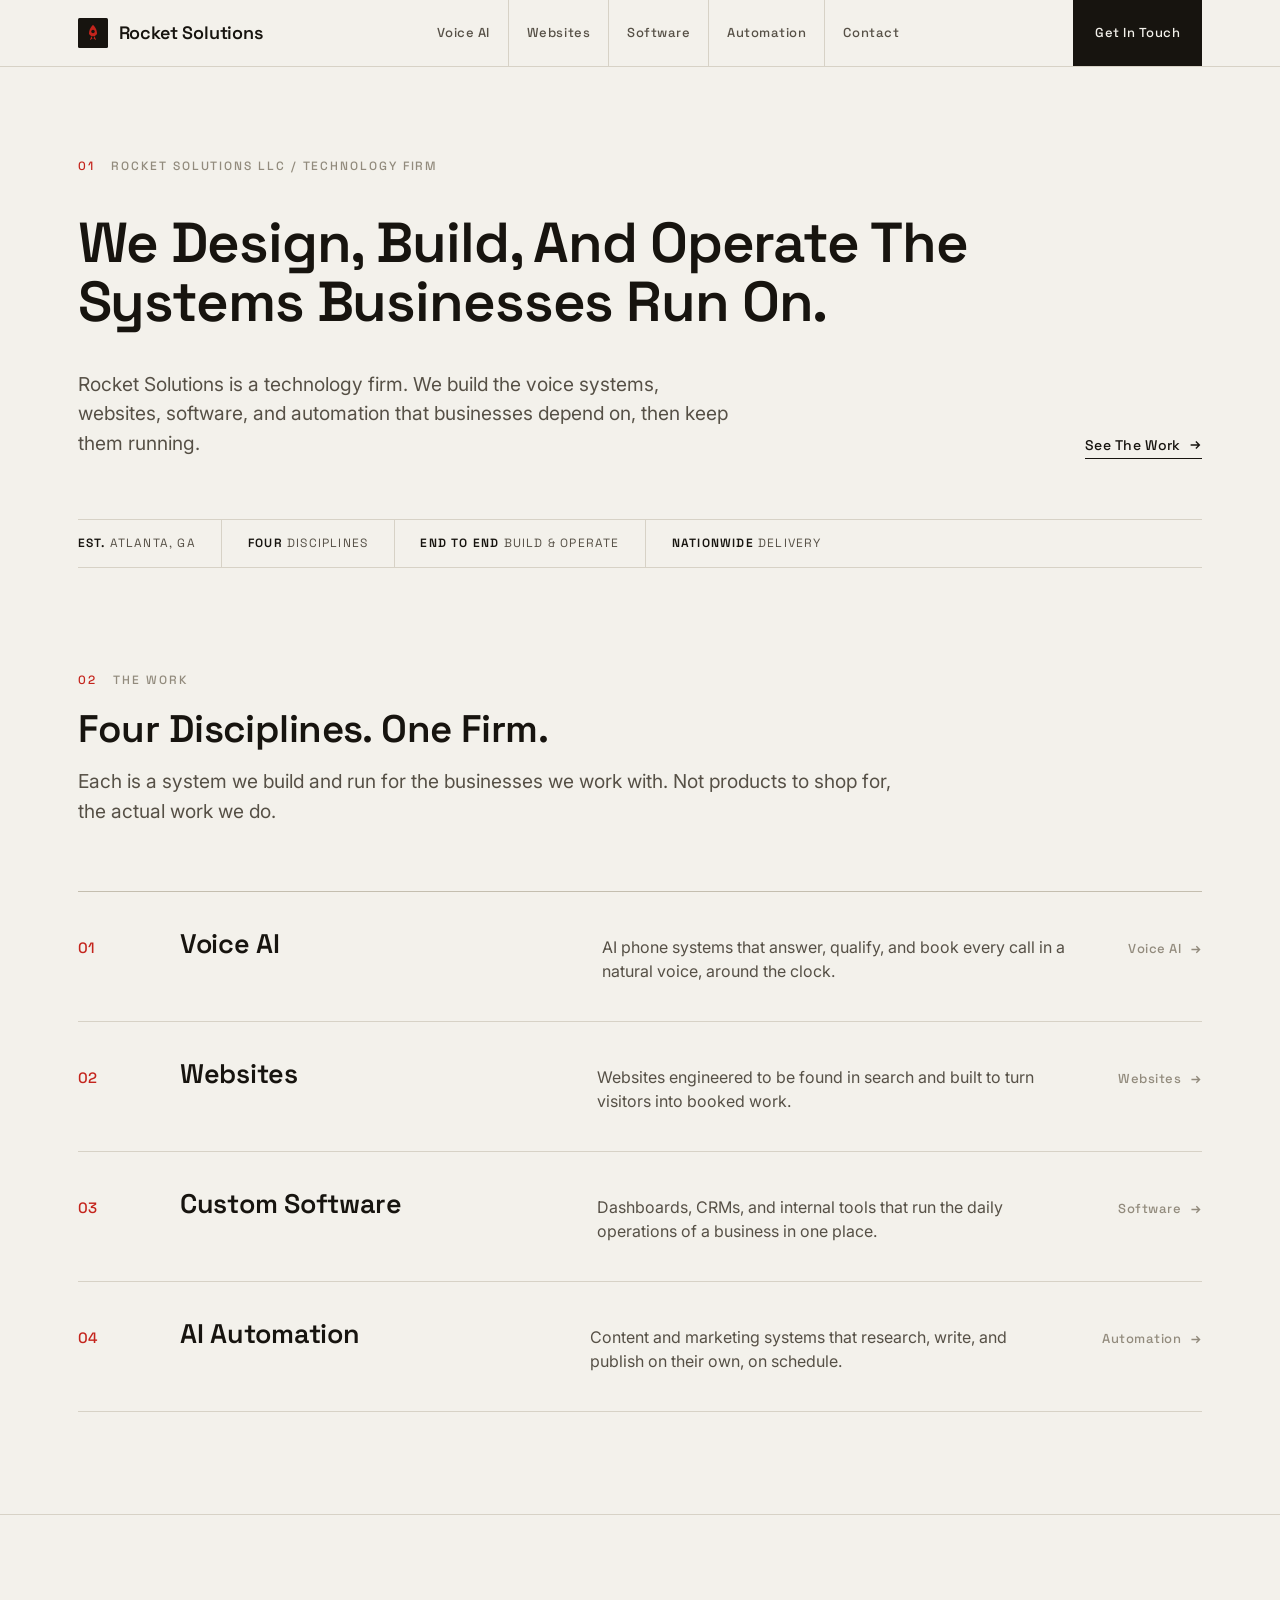
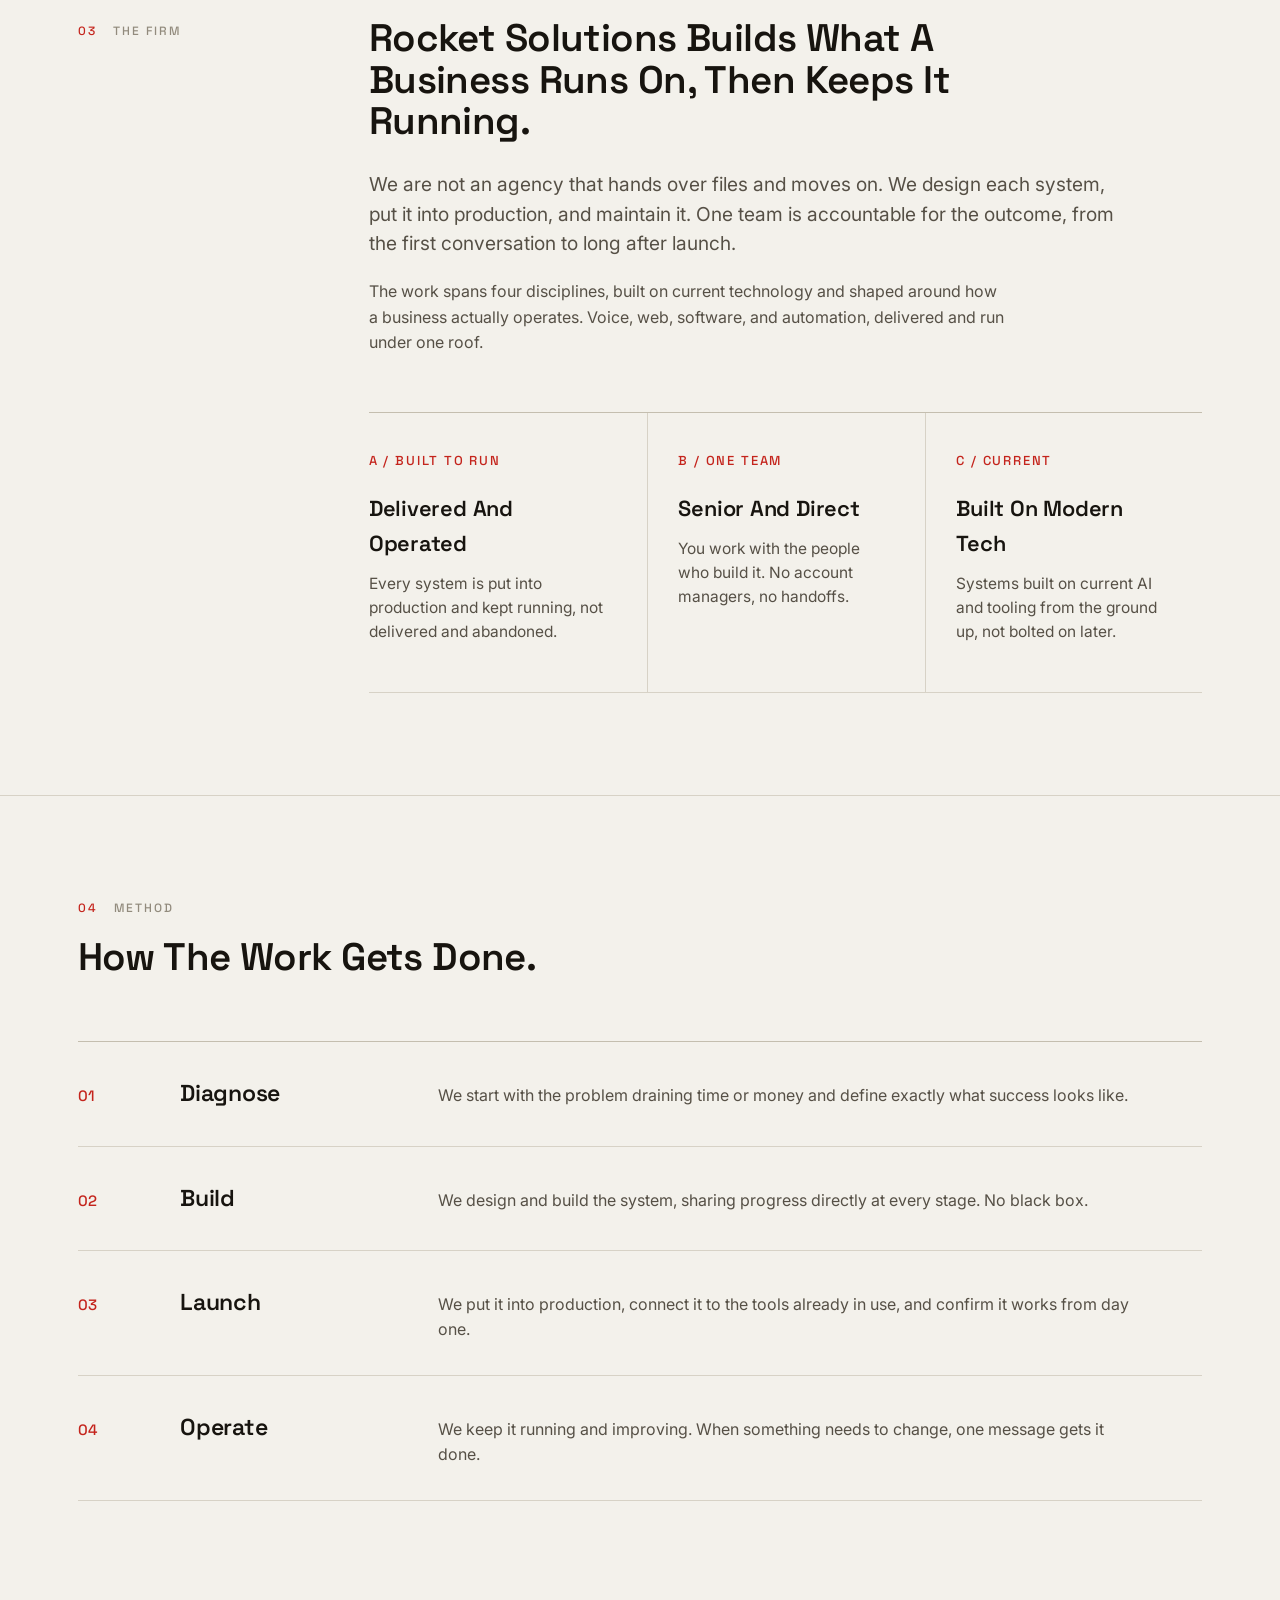
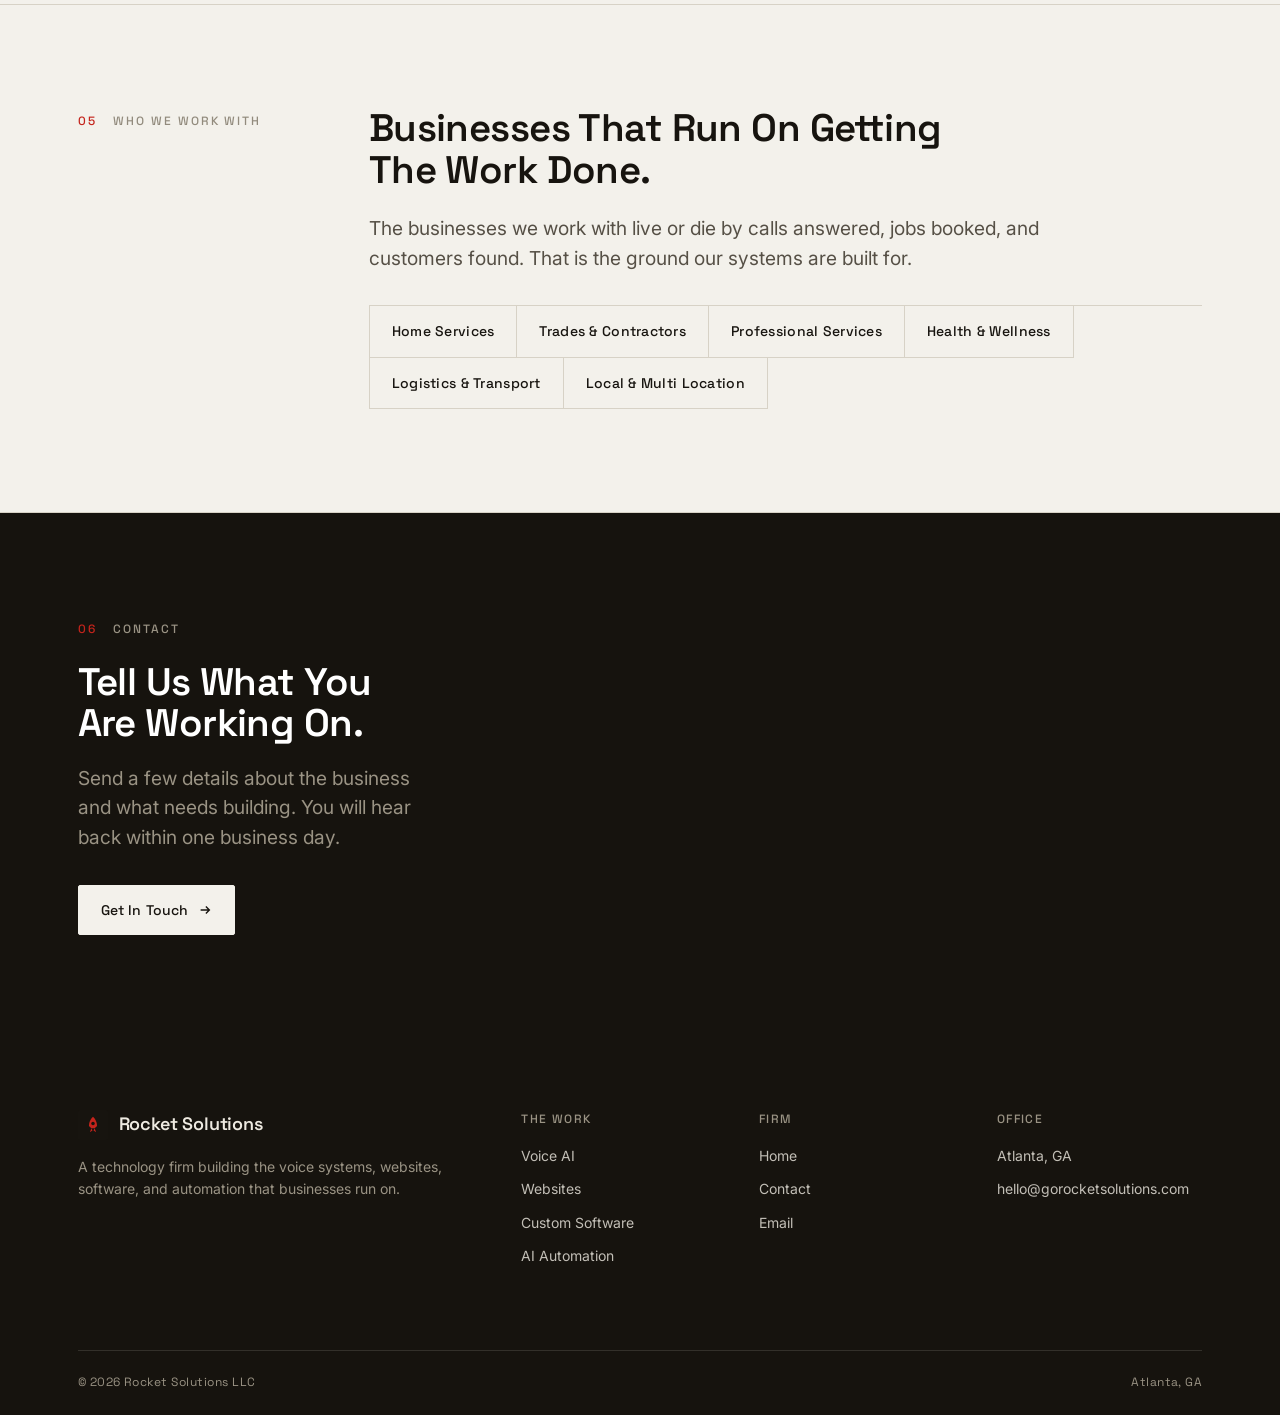
==== commit b5a1cae4: "Rebuild site: rigid layout, Supabase contact form" ====
--- a/index.html
+++ b/index.html
@@ -43,7 +43,6 @@
       <span class="word">Rocket Solutions</span>
     </a>
     <nav class="nav-menu" id="navMenu">
-      <a class="item active" href="index.html">Index</a>
       <a class="item" href="voice-ai.html">Voice AI</a>
       <a class="item" href="websites.html">Websites</a>
       <a class="item" href="software.html">Software</a>
@@ -73,7 +72,7 @@
       </div>
     </div>
     <div class="wrap"><div class="masthead">
-      <div class="m-cell"><b>Est.</b> Georgia, USA</div>
+      <div class="m-cell"><b>Est.</b> Atlanta, GA</div>
       <div class="m-cell"><b>Four</b> Disciplines</div>
       <div class="m-cell"><b>End To End</b> Build &amp; Operate</div>
       <div class="m-cell"><b>Nationwide</b> Delivery</div>
@@ -198,13 +197,13 @@
       <div class="foot-col"><div class="h">The Work</div>
         <a href="voice-ai.html">Voice AI</a><a href="websites.html">Websites</a><a href="software.html">Custom Software</a><a href="automation.html">AI Automation</a></div>
       <div class="foot-col"><div class="h">Firm</div>
-        <a href="index.html">Index</a><a href="contact.html">Contact</a><a href="mailto:hello@gorocketsolutions.com">Email</a></div>
+        <a href="index.html">Home</a><a href="contact.html">Contact</a><a href="mailto:hello@gorocketsolutions.com">Email</a></div>
       <div class="foot-col"><div class="h">Office</div>
-        <a href="#">Georgia, USA</a><a href="mailto:hello@gorocketsolutions.com">hello@gorocketsolutions.com</a></div>
+        <a href="#">Atlanta, GA</a><a href="mailto:hello@gorocketsolutions.com">hello@gorocketsolutions.com</a></div>
     </div>
     <div class="foot-bottom">
       <span>&copy; 2026 Rocket Solutions LLC</span>
-      <span>Georgia, United States</span>
+      <span>Atlanta, GA</span>
     </div>
   </div>
 </footer>
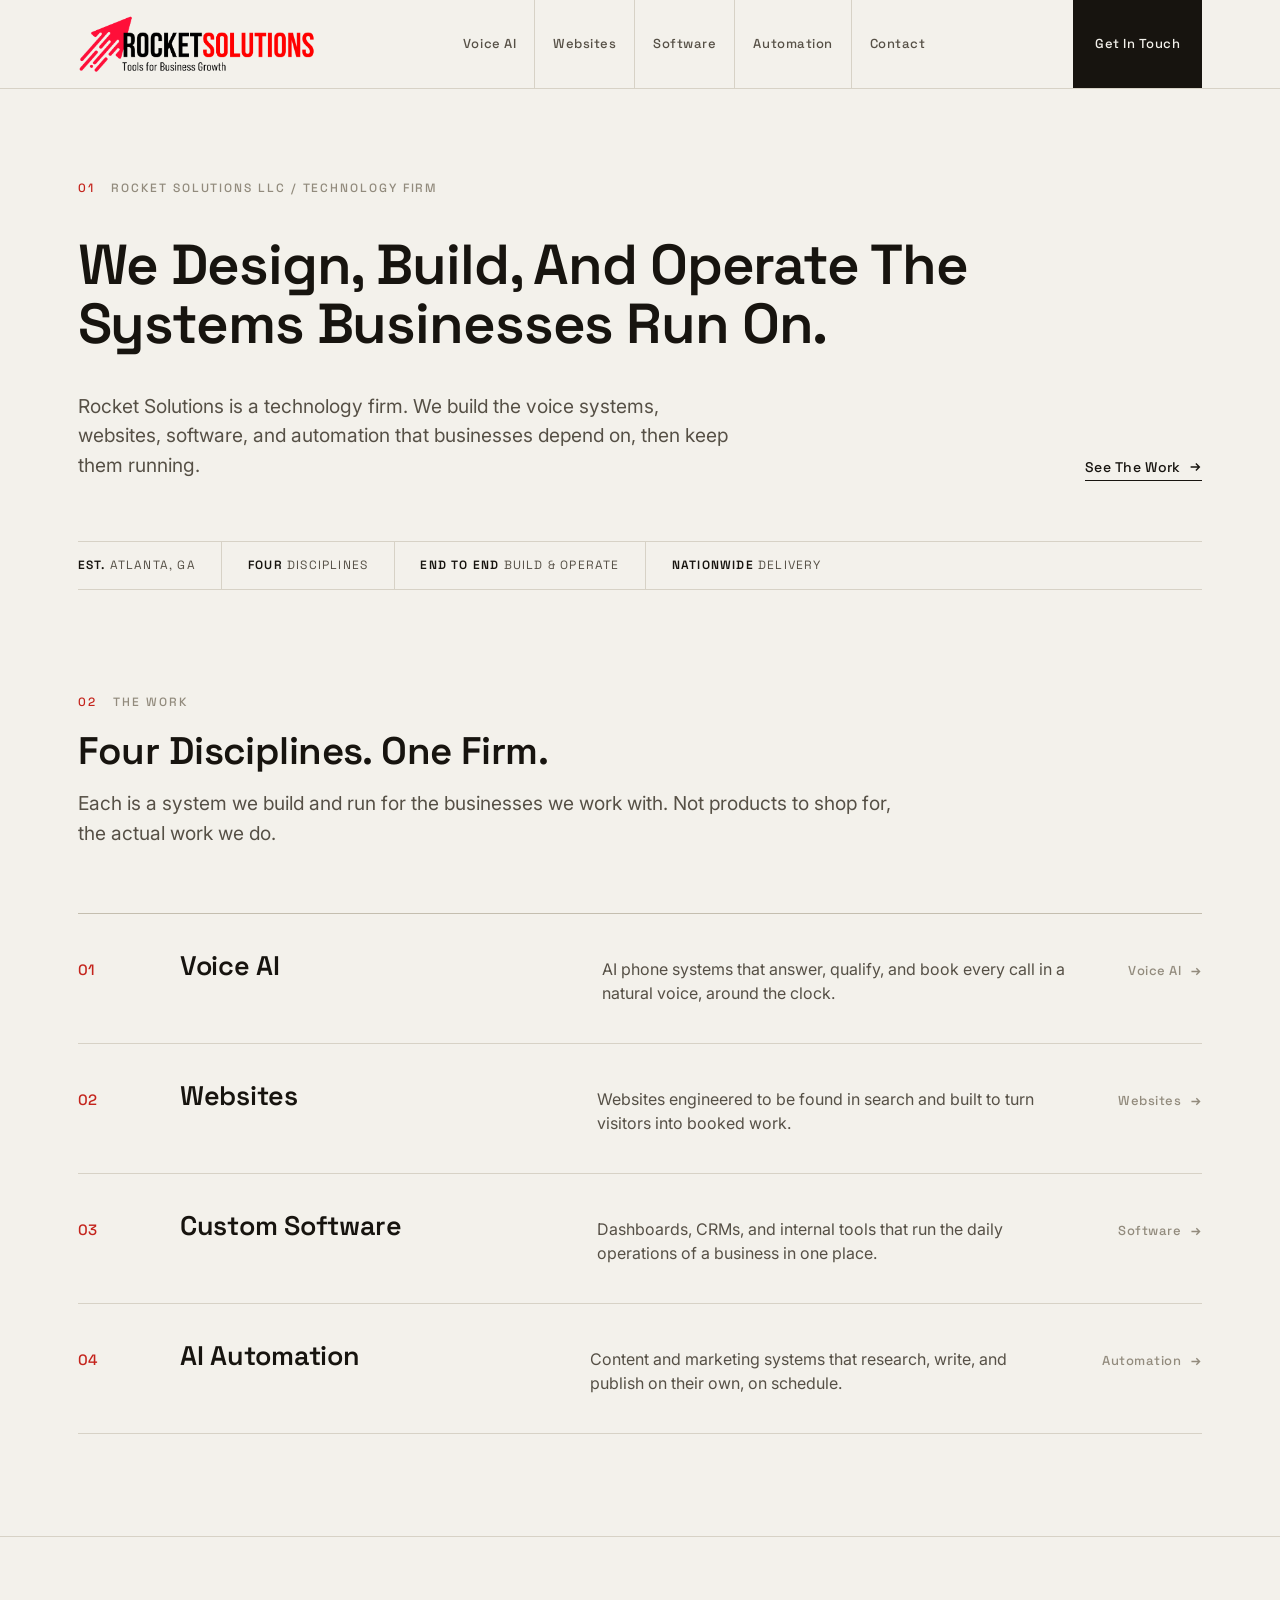
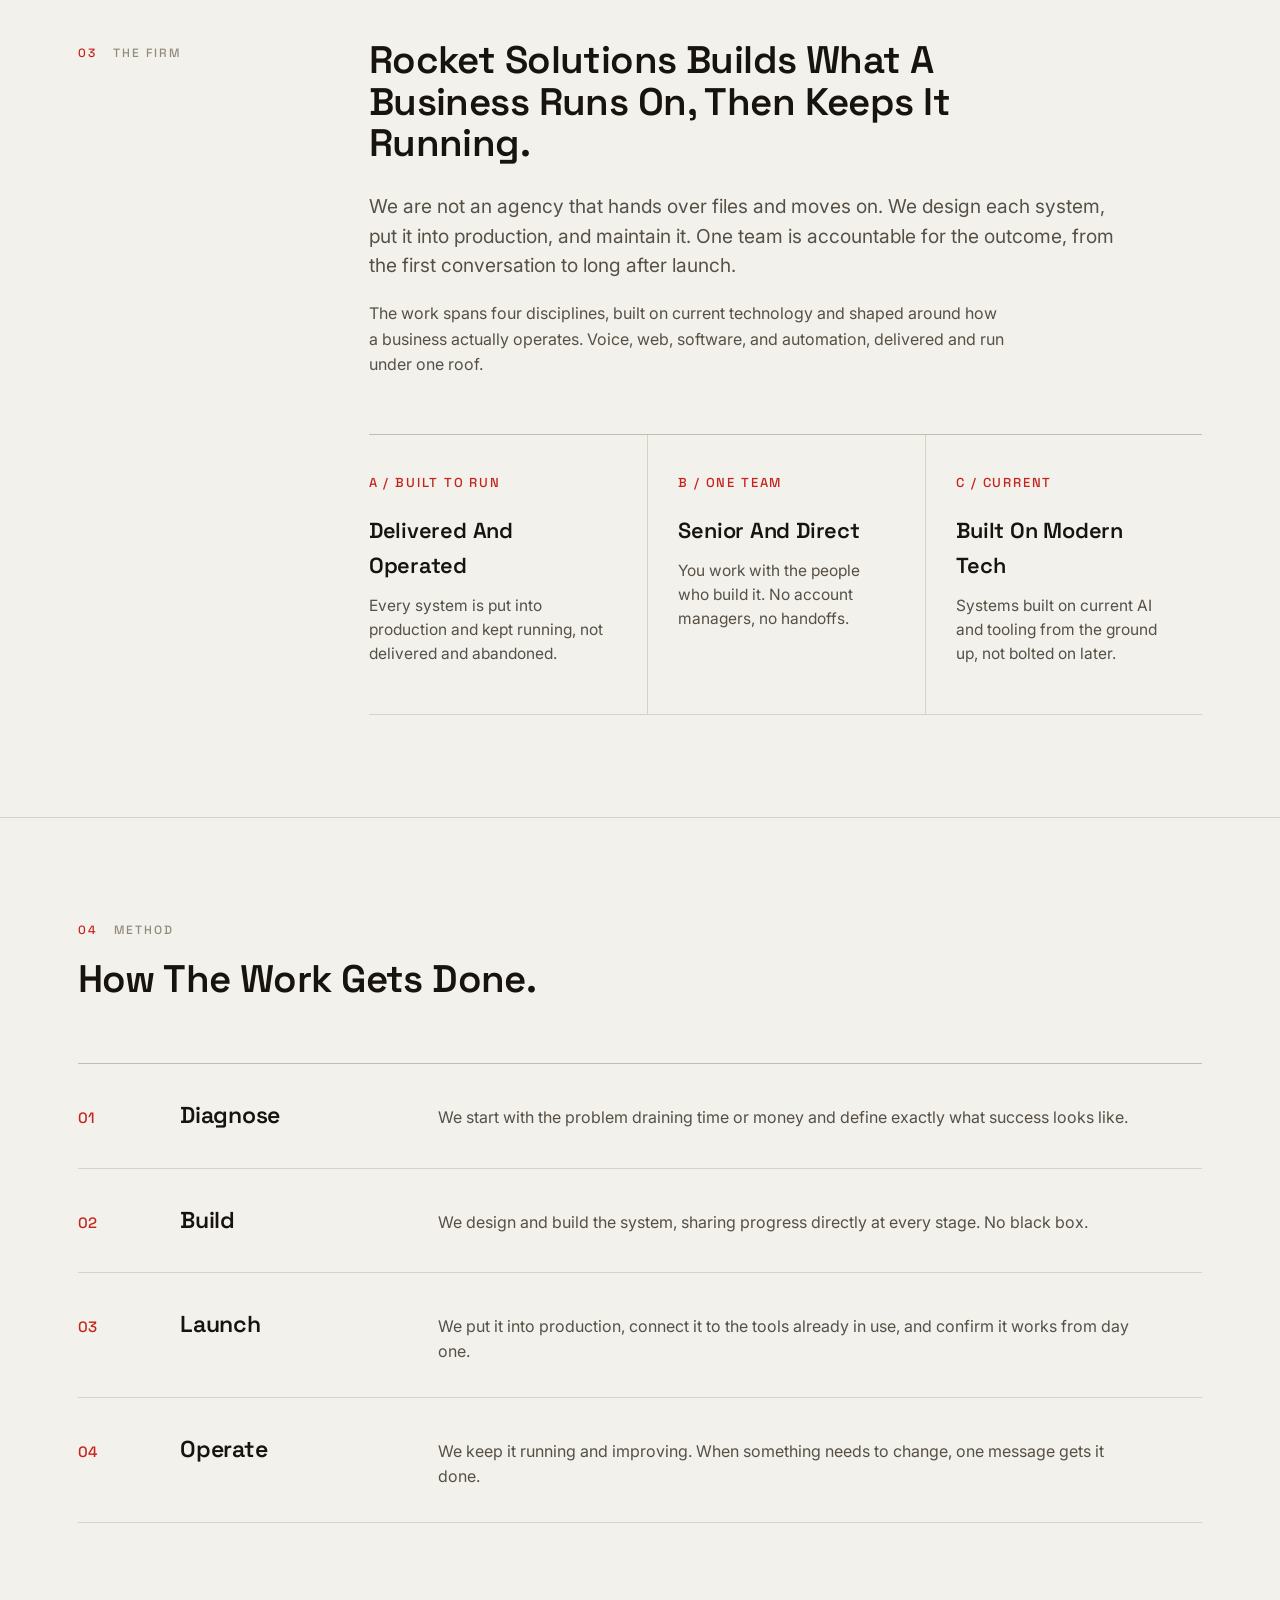
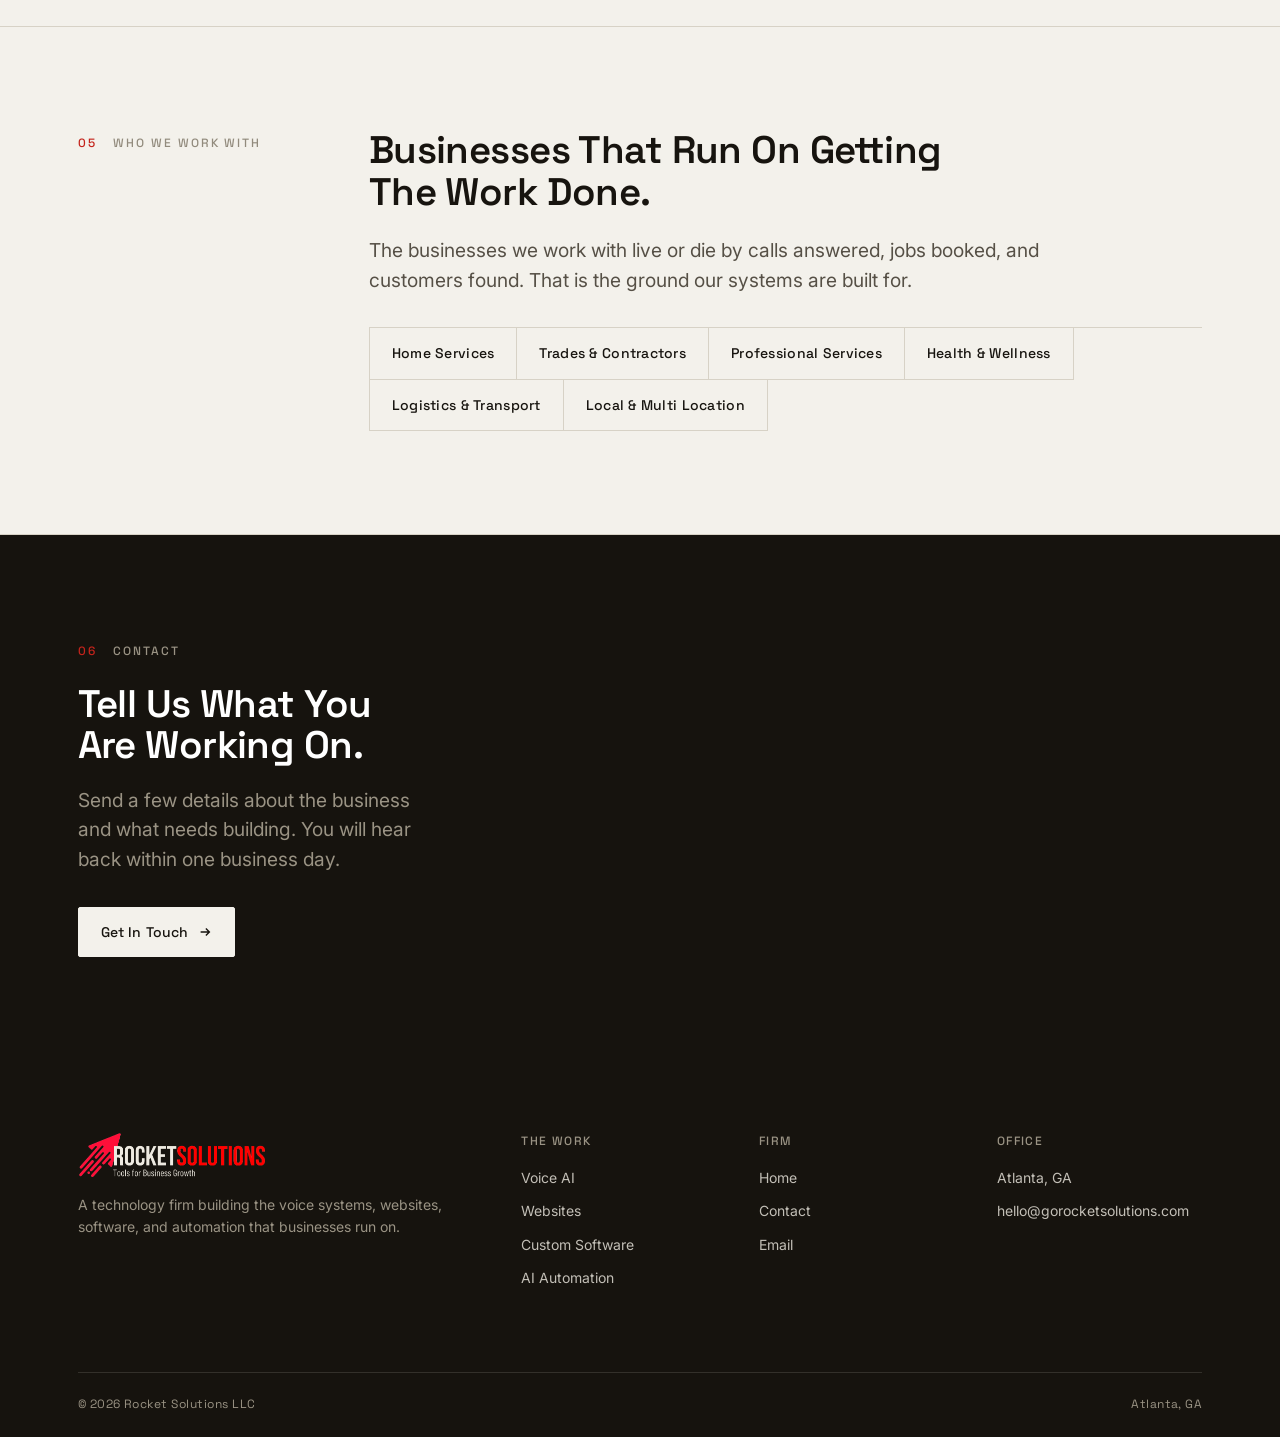
==== commit 0d5466fe: "Add brand logo lockup, enlarge, remove text wordmark" ====
--- a/index.html
+++ b/index.html
@@ -7,7 +7,7 @@
 <meta name="description" content="Rocket Solutions is a technology firm. We design, build, and operate the voice systems, websites, software, and automation that businesses run on." />
 <meta name="theme-color" content="#F3F1EB" />
 <script>document.documentElement.classList.add('js')</script>
-<link rel="icon" type="image/png" href="/logo.png" />
+<link rel="icon" type="image/png" href="/rocket-solutions-icon.png" />
 <meta property="og:title" content="Rocket Solutions | Technology Firm" />
 <meta property="og:description" content="We design, build, and operate the systems businesses run on." />
 <meta property="og:type" content="website" />
@@ -27,20 +27,10 @@
 </head>
 <body>
 
-<svg width="0" height="0" style="position:absolute" aria-hidden="true"><defs>
-  <symbol id="rs-monogram" viewBox="0 0 40 40">
-    <rect width="40" height="40" rx="2" fill="#17140F"/>
-    <path d="M20 9 C24 12.6 25.4 17.4 25.4 21.4 L22.2 24.4 H17.8 L14.6 21.4 C14.6 17.4 16 12.6 20 9 Z" fill="#C4241C"/>
-    <circle cx="20" cy="18" r="2.3" fill="#17140F"/>
-    <path d="M17.8 24.4 L15.9 29.6 L19.3 27.2 Z M22.2 24.4 L24.1 29.6 L20.7 27.2 Z" fill="#C4241C"/>
-  </symbol>
-</defs></svg>
-
 <header class="nav" id="nav">
   <div class="wrap nav-inner">
     <a class="brand" href="index.html" aria-label="Rocket Solutions home">
-      <svg class="monogram"><use href="#rs-monogram"/></svg>
-      <span class="word">Rocket Solutions</span>
+      <img class="brand-logo" src="rocket-solutions-lockup.png" alt="Rocket Solutions" />
     </a>
     <nav class="nav-menu" id="navMenu">
       <a class="item" href="voice-ai.html">Voice AI</a>
@@ -191,7 +181,7 @@
   <div class="wrap">
     <div class="foot-top">
       <div class="foot-brand">
-        <a class="brand" href="index.html"><svg class="monogram"><use href="#rs-monogram"/></svg><span class="word">Rocket Solutions</span></a>
+        <a class="brand" href="index.html"><img class="brand-logo" src="rocket-solutions-lockup-invert.png" alt="Rocket Solutions" /></a>
         <p>A technology firm building the voice systems, websites, software, and automation that businesses run on.</p>
       </div>
       <div class="foot-col"><div class="h">The Work</div>
--- a/styles.css
+++ b/styles.css
@@ -27,6 +27,7 @@
   --gutter: clamp(20px, 4.5vw, 64px);
   --section: clamp(64px, 8vw, 120px);
   --radius: 2px;
+  --nav-h: 88px;
 }
 
 * { box-sizing: border-box; margin: 0; padding: 0; }
@@ -93,10 +94,9 @@
 
 /* ---------- nav ---------- */
 header.nav { position: sticky; top: 0; z-index: 60; background: var(--paper); border-bottom: 1px solid var(--line); }
-.nav-inner { display: flex; align-items: stretch; justify-content: space-between; height: 66px; }
-.brand { display: flex; align-items: center; gap: 11px; }
-.brand .monogram { width: 30px; height: 30px; flex-shrink: 0; }
-.brand .word { font-family: var(--display); font-weight: 600; font-size: 18px; letter-spacing: -0.01em; }
+.nav-inner { display: flex; align-items: stretch; justify-content: space-between; height: var(--nav-h); }
+.brand { display: flex; align-items: center; }
+.brand-logo { height: clamp(44px, 4.8vw, 58px); width: auto; display: block; }
 .nav-menu { display: flex; align-items: stretch; }
 .nav-menu a.item {
   display: flex; align-items: center; padding: 0 18px;
@@ -204,6 +204,7 @@
 footer.site { background: var(--dark); color: var(--paper-on-dark); }
 footer.site .foot-top { display: grid; grid-template-columns: 2fr 1fr 1fr 1fr; gap: 32px; padding: clamp(48px,6vw,72px) 0; }
 footer.site .foot-brand .word { color: var(--paper-on-dark); }
+footer.site .brand-logo { height: 46px; }
 footer.site .foot-brand p { color: var(--ink2-on-dark); font-size: 14px; max-width: 26em; margin-top: 16px; }
 footer.site .foot-col .h { font-family: var(--display); font-size: 12px; font-weight: 500; letter-spacing: 0.12em; text-transform: uppercase; color: var(--ink2-on-dark); margin-bottom: 16px; }
 footer.site .foot-col a { display: block; color: var(--paper-on-dark); opacity: .8; font-size: 14px; margin-bottom: 11px; transition: opacity .18s ease; }
@@ -230,7 +231,7 @@
 }
 @media (max-width: 720px) {
   .nav-menu { display: none; }
-  .nav-menu.open { display: flex; position: absolute; top: 66px; left: 0; right: 0; flex-direction: column; background: var(--paper); border-bottom: 1px solid var(--line); }
+  .nav-menu.open { display: flex; position: absolute; top: var(--nav-h); left: 0; right: 0; flex-direction: column; background: var(--paper); border-bottom: 1px solid var(--line); }
   .nav-menu.open a.item { border-left: 0; border-top: 1px solid var(--line); padding: 15px var(--gutter); }
   .menu-toggle { display: flex; }
   .nav-right .nav-cta { display: none; }
